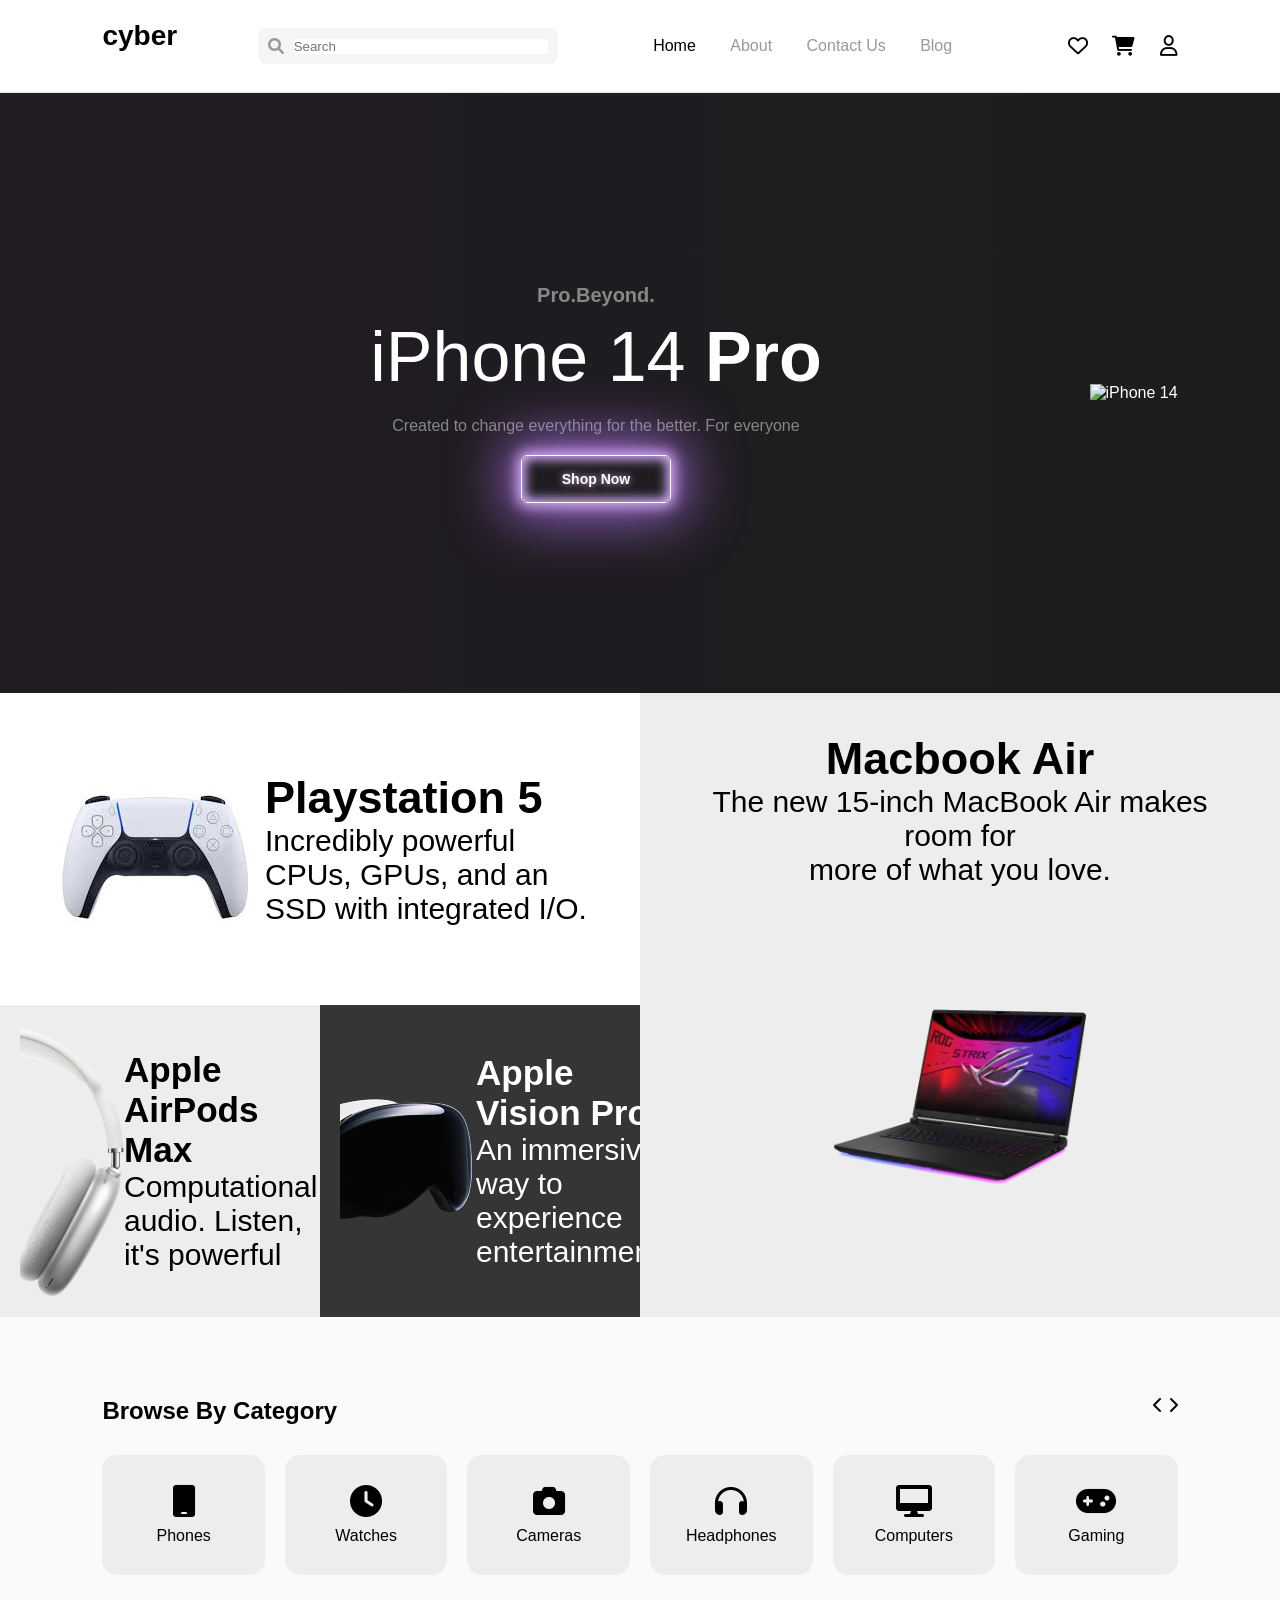
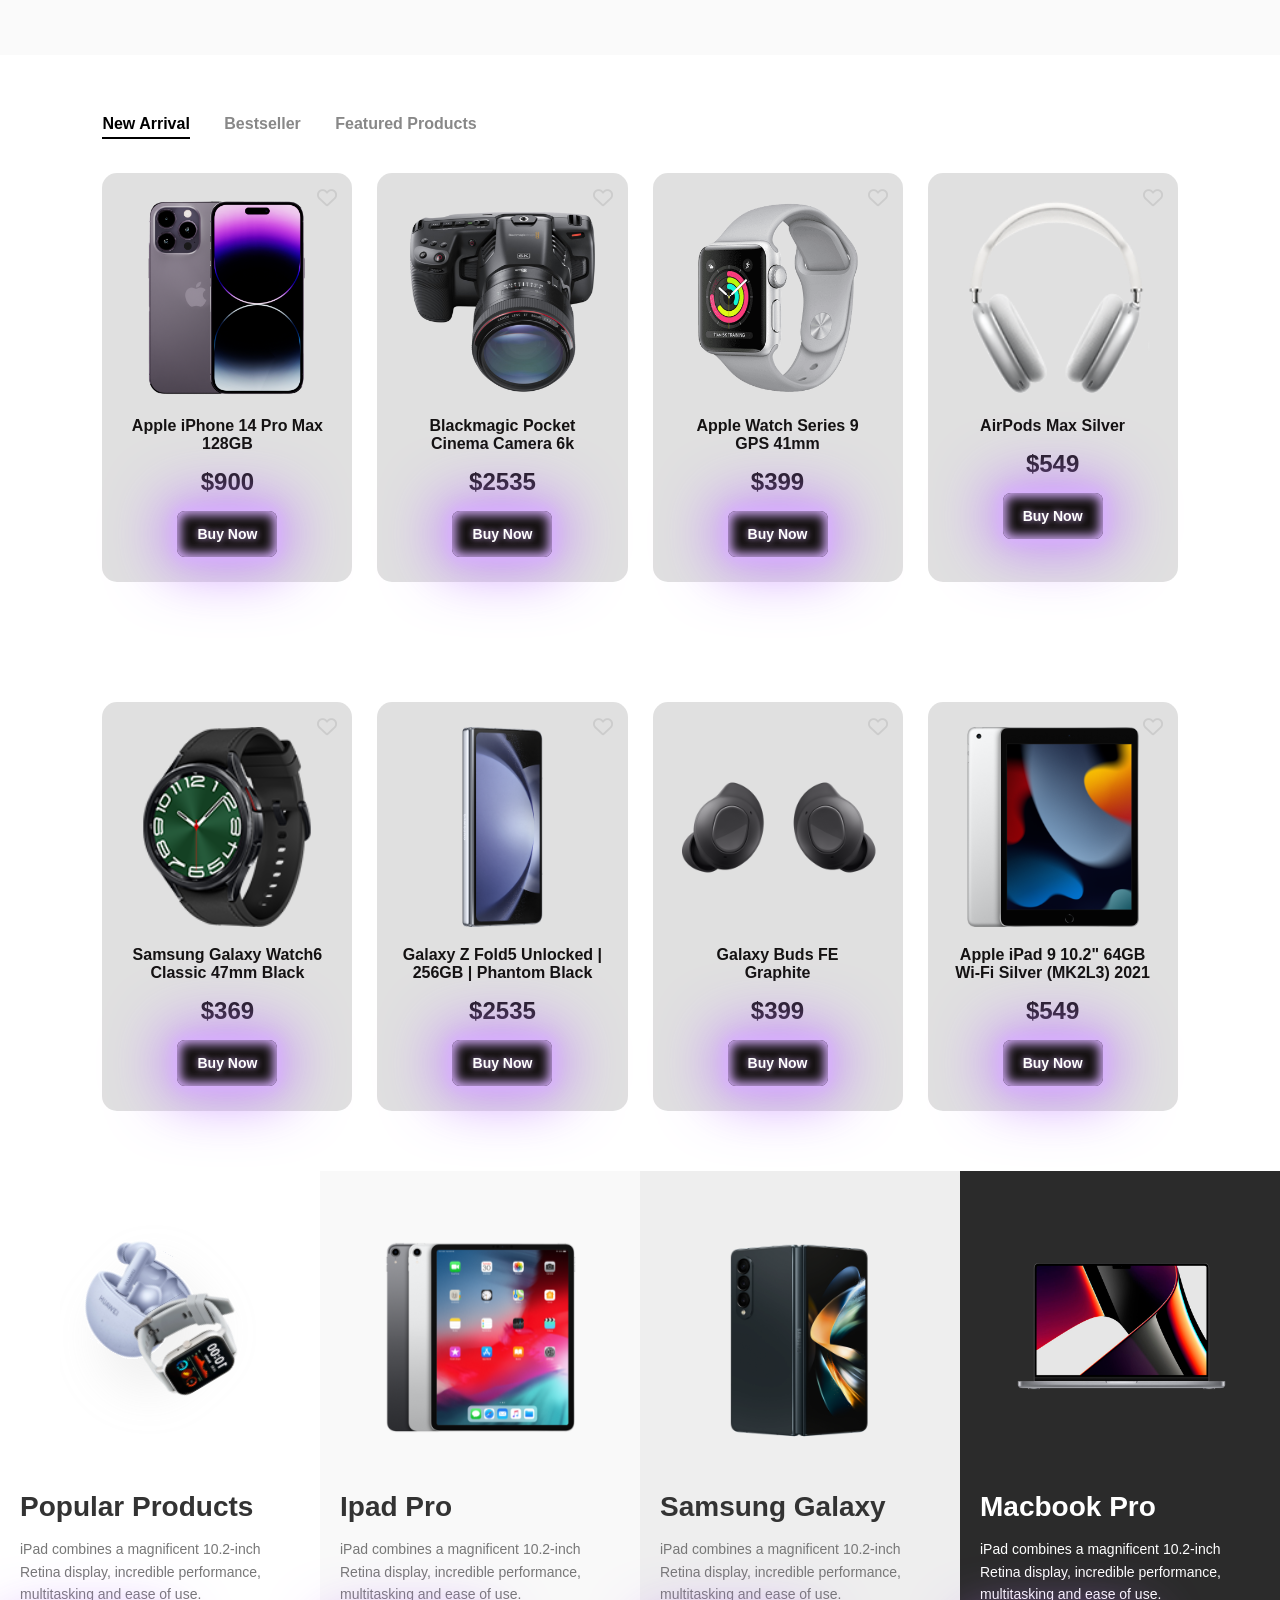
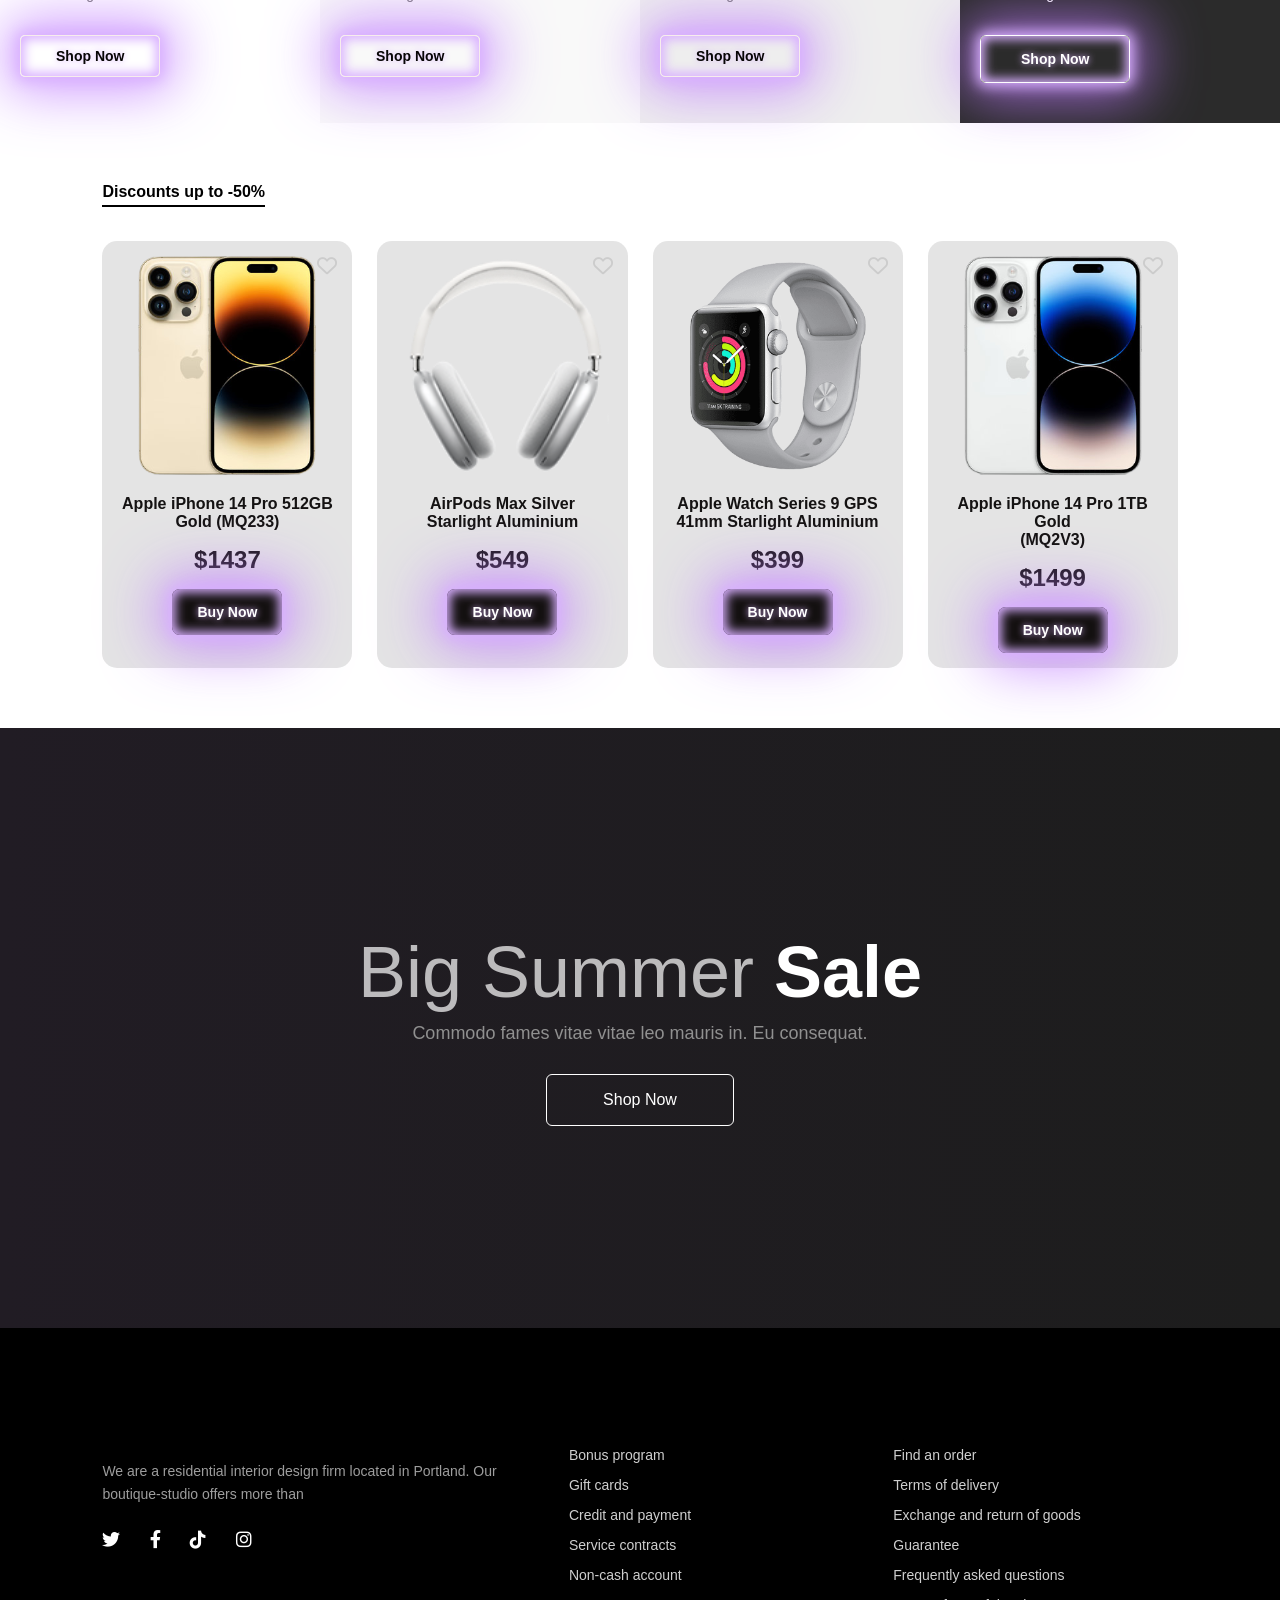
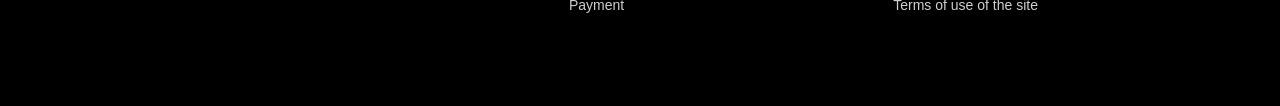
==== index.html @ 22416d0a "1" ====
<!DOCTYPE html>
<html lang="uz">

<head>
    <meta charset="UTF-8">
    <meta name="viewport" content="width=device-width, initial-scale=1.0">
    <title>Cyber Store - Landing Page</title>
    <link rel="stylesheet" href="stayle.css">
    <link rel="stylesheet" href="https://cdnjs.cloudflare.com/ajax/libs/font-awesome/6.0.0/css/all.min.css">
</head>

<body>
    <header class="header1">
        <div class="logo">cyber</div>
        <div class="search-box">
            <i class="fa fa-search"></i>
            <input type="text" placeholder="Search">
        </div>
        <nav class="nav-links">
            <a href="#" class="active">Home</a>
            <a href="#">About</a>
            <a href="#">Contact Us</a>
            <a href="#">Blog</a>
        </nav>
        <div class="header-icons">
            <i class="fa-regular fa-heart"></i>
            <i class="fa-solid fa-cart-shopping"></i>
            <i class="fa-regular fa-user"></i>
        </div>
    </header>

    <section class="hero">
        <div class="hero-text">
            <h3>Pro.Beyond.</h3>
            <h1>iPhone 14 <span>Pro</span></h1>
            <p>Created to change everything for the better. For everyone</p>
            <button class="btn-light">Shop Now</button>
        </div>
        <div class="hero-img">
            <img src="./img/Iphone Image (1).svg" alt="iPhone 14">
        </div>
    </section>
    <div class="orqa">
        <section class="banner-grid">
            <div class="banner-item ps5">
                <img src="./img/images (1).jpg" alt="PS5">
                <div class="text">
                    <h2>Playstation 5</h2>
                    <p>Incredibly powerful CPUs, GPUs, and an SSD with integrated I/O.</p>
                </div>
            </div>
            <div class="banner-item airpods">
                <img src="./img/hero__gnfk5g59t0qe_xlarge_2x 1 (1).svg" alt="Airpods">
                <div class="text">
                    <h3>Apple AirPods <strong>Max</strong></h3>
                    <p>Computational audio. Listen, it's powerful</p>
                </div>
            </div>
            <div class="banner-item vision">
                <img src="./img/image 36 (1).png" alt="Vision Pro">
                <div class="text">
                    <h3>Apple Vision <strong>Pro</strong></h3>
                    <p>An immersive way to experience entertainment</p>
                </div>
            </div>
            <div class="banner-item macbook">
                <div class="text">
                    <h2>Macbook <strong>Air</strong></h2>
                    <p>The new 15-inch MacBook Air makes room for
                        <br>
                        more of what you love.
                    </p>
                </div>
                <img src="./img/175990592834TGrC2p2CWR.webp" alt="Macbook" class="m">
            </div>
        </section>

        <section class="categories">
            <div class="sec-title">
                <h2>Browse By Category</h2>
                <div class="arrows">
                    <i class="fa fa-chevron-left"></i>
                    <i class="fa fa-chevron-right"></i>
                </div>
            </div>
            <div class="cat-list">
                <div class="cat-card"><i class="fa fa-mobile"></i>
                    <p>Phones</p>
                </div>
                <div class="cat-card"><i class="fa fa-clock"></i>
                    <p>Watches</p>
                </div>
                <div class="cat-card"><i class="fa fa-camera"></i>
                    <p>Cameras</p>
                </div>
                <div class="cat-card"><i class="fa fa-headphones"></i>
                    <p>Headphones</p>
                </div>
                <div class="cat-card"><i class="fa fa-desktop"></i>
                    <p>Computers</p>
                </div>
                <div class="cat-card"><i class="fa fa-gamepad"></i>
                    <p>Gaming</p>
                </div>
            </div>
        </section>

        <section class="products">
            <div class="tabs">
                <span class="active">New Arrival</span>
                <span>Bestseller</span>
                <span>Featured Products</span>
            </div>
            <div class="prod-grid">
                <div class="prod-card">
                    <i class="fa-regular fa-heart like"></i>
                    <img src="./img/Iphone 14 pro 1.svg" alt="iPhone">
                    <h4>Apple iPhone 14 Pro Max 128GB</h4>
                    <p class="price">$900</p>
                    <button class="btn-buy">Buy Now</button>
                </div>
                <div class="prod-card">
                    <i class="fa-regular fa-heart like"></i>
                    <img src="./img/Iphone 14 pro 1 (1).svg" alt="iPhone">
                    <h4>Blackmagic Pocket Cinema Camera 6k</h4>
                    <p class="price">$2535</p>
                    <button class="btn-buy">Buy Now</button>
                </div>
                <div class="prod-card">
                    <i class="fa-regular fa-heart like"></i>
                    <img src="./img/Iphone 14 pro 1 (2).svg" alt="iPhone">
                    <h4>Apple Watch Series 9 GPS 41mm</h4>
                    <p class="price">$399</p>
                    <button class="btn-buy">Buy Now</button>
                </div>
                <div class="prod-card">
                    <i class="fa-regular fa-heart like"></i>
                    <img src="./img/Iphone 14 pro 1 (3).svg" alt="iPhone">
                    <h4>AirPods Max Silver</h4>
                    <p class="price">$549</p>
                    <button class="btn-buy">Buy Now</button>
                </div>

            </div>
        </section>
        <section class="products">
            <div class="prod-grid">
                <div class="prod-card">
                    <i class="fa-regular fa-heart like"></i>
                    <img src="./img/Iphone 14 pro 1 (4).svg" alt="iPhone">
                    <h4>Samsung Galaxy Watch6 Classic 47mm Black</h4>
                    <p class="price">$369</p>
                    <button class="btn-buy">Buy Now</button>
                </div>
                <div class="prod-card">
                    <i class="fa-regular fa-heart like"></i>
                    <img src="./img/Iphone 14 pro 1 (5).svg" alt="iPhone">
                    <h4>Galaxy Z Fold5 Unlocked | 256GB | Phantom Black</h4>
                    <p class="price">$2535</p>
                    <button class="btn-buy">Buy Now</button>
                </div>
                <div class="prod-card">
                    <i class="fa-regular fa-heart like"></i>
                    <img src="./img/Iphone 14 pro 1 (6).svg" alt="iPhone">
                    <h4>Galaxy Buds FE
                        <br>
                        Graphite
                    </h4>
                    <p class="price">$399</p>
                    <button class="btn-buy">Buy Now</button>
                </div>
                <div class="prod-card">
                    <i class="fa-regular fa-heart like"></i>
                    <img src="./img/Iphone 14 pro 1 (7).svg" alt="iPhone">
                    <h4>Apple iPad 9 10.2" 64GB Wi-Fi Silver (MK2L3) 2021</h4>
                    <p class="price">$549</p>
                    <button class="btn-buy">Buy Now</button>
                </div>
            </div>
        </section>
    </div>
    <div class="product-container">
        <div class="product-card white">
            <img src="./img/Group 1.svg" alt="Popular Products">
            <h2>Popular Products</h2>
            <p>iPad combines a magnificent 10.2-inch Retina display, incredible performance, multitasking and ease of
                use.</p>
            <button class="btn-dark">Shop Now</button>
        </div>

        <div class="product-card light-grey">
            <img src="./img/image 64.svg" alt="Ipad Pro">
            <h2>Ipad Pro</h2>
            <p>iPad combines a magnificent 10.2-inch Retina display, incredible performance, multitasking and ease of
                use.</p>
            <button class="btn-dark">Shop Now</button>
        </div>

        <div class="product-card grey">
            <img src="./img/image 41.svg" alt="Samsung Galaxy">
            <h2>Samsung Galaxy</h2>
            <p>iPad combines a magnificent 10.2-inch Retina display, incredible performance, multitasking and ease of
                use.</p>
            <button class="btn-dark">Shop Now</button>
        </div>

        <div class="product-card dark">
            <img src="./img/Macbook 1.svg" alt="Macbook Pro">
            <h2 class="text-white">Macbook Pro</h2>
            <p class="text-white">iPad combines a magnificent 10.2-inch Retina display, incredible performance,
                multitasking and ease of use.</p>
            <button class="btn-light">Shop Now</button>
        </div>
    </div>
    <section class="products">
        <div class="tabs">
            <span class="active">Discounts up to -50%</span>
        </div>
        <div class="prod-grid">
            <div class="prod-card2">
                <i class="fa-regular fa-heart like"></i>
                <img src="./img/Iphone 14 pro 1 (8).svg" alt="iPhone">
                <h4>Apple iPhone 14 Pro 512GB
                    <br>
                    Gold (MQ233)
                </h4>
                <p class="price">$1437</p>
                <button class="btn-buy">Buy Now</button>
            </div>
            <div class="prod-card2">
                <i class="fa-regular fa-heart like"></i>
                <img src="./img/Iphone 14 pro 1 (9).svg" alt="iPhone">
                <h4>AirPods Max Silver
                    <br>
                    Starlight Aluminium
                </h4>
                <p class="price">$549</p>
                <button class="btn-buy">Buy Now</button>
            </div>
            <div class="prod-card2">
                <i class="fa-regular fa-heart like"></i>
                <img src="./img/Iphone 14 pro 1 (2).svg" alt="iPhone">
                <h4>Apple Watch Series 9 GPS
                    <br>
                    41mm Starlight Aluminium
                </h4>
                <p class="price">$399</p>
                <button class="btn-buy">Buy Now</button>
            </div>
            <div class="prod-card2">
                <i class="fa-regular fa-heart like"></i>
                <img src="./img/Iphone 14 pro 1 (11).svg" alt="iPhone">
                <h4>Apple iPhone 14 Pro 1TB Gold
                    <br>
                    (MQ2V3)
                </h4>
                <p class="price">$1499</p>
                <button class="btn-buy">Buy Now</button>
            </div>

        </div>
    </section>

    <section class="hero">
        <div class="hero-content">
            <h1>Big Summer <span>Sale</span></h1>
            <p>Commodo fames vitae vitae leo mauris in. Eu consequat.</p>
            <a href="#" class="btn-shop">Shop Now</a>
        </div>
    </section>

    <footer>
        <div class="footer-container">
            <div class="footer-section brand">
                <h2 class="logo">cyber</h2>
                <p>We are a residential interior design firm located in Portland. Our boutique-studio offers more than</p>
                <div class="social-icons">
                    <a href="#"><i class="fab fa-twitter"></i></a>
                    <a href="#"><i class="fab fa-facebook-f"></i></a>
                    <a href="#"><i class="fab fa-tiktok"></i></a>
                    <a href="#"><i class="fab fa-instagram"></i></a>
                </div>
            </div>

            <div class="footer-section">
                <h3>Services</h3>
                <ul>
                    <li><a href="#">Bonus program</a></li>
                    <li><a href="#">Gift cards</a></li>
                    <li><a href="#">Credit and payment</a></li>
                    <li><a href="#">Service contracts</a></li>
                    <li><a href="#">Non-cash account</a></li>
                    <li><a href="#">Payment</a></li>
                </ul>
            </div>

            <div class="footer-section">
                <h3>Assistance to the buyer</h3>
                <ul>
                    <li><a href="#">Find an order</a></li>
                    <li><a href="#">Terms of delivery</a></li>
                    <li><a href="#">Exchange and return of goods</a></li>
                    <li><a href="#">Guarantee</a></li>
                    <li><a href="#">Frequently asked questions</a></li>
                    <li><a href="#">Terms of use of the site</a></li>
                </ul>
            </div>
        </div>
    </footer>
</body>

</html>
---- stayle.css ----
* {
    margin: 0;
    padding: 0;
    box-sizing: border-box;
    font-family: 'Inter', sans-serif;
}


.header1 {
    display: flex;
    justify-content: space-between;
    align-items: center;
    padding: 20px 8%;
    border-bottom: 1px solid #e5e5e5;
}

.logo {
    font-size: 24px;
    font-weight: bold;
}

.search-box {
    background: #f5f5f5;
    padding: 10px;
    border-radius: 8px;
    display: flex;
    align-items: center;
    width: 300px;
}

.search-box i {
    color: #999;
    margin-right: 10px;
}

.search-box input {
    border: none;
    width: 100%;
}

.nav-links a {
    text-decoration: none;
    color: #999;
    margin: 0 15px;
    font-weight: 500;
}

.nav-links a.active {
    color: #000;
}

.header-icons i {
    margin-left: 20px;
    font-size: 20px;
}


.hero {
    background: #211c24;
    color: white;
    display: flex;
    align-items: center;
    padding: 0 8%;
    height: 600px;

}

.hero-text {
    flex: 1;
}

.hero-text h3 {
    color: #888;
    font-size: 20px;
    margin-bottom: 10px;
}

.hero-text h1 {
    font-size: 70px;
    font-weight: 200;
}

.hero-text h1 span {
    font-weight: bold;
}

.hero-text p {
    color: #888;
    margin: 20px 0;
}

.btn-light {
    padding: 15px 40px;
    border: 1px solid white;
    background: transparent;
    color: white;
    border-radius: 6px;
}


.banner-grid {
    display: grid;
    grid-template-columns: 1fr 1fr 1fr 1fr;
    grid-template-rows: 1fr 1fr;
}

.ps5 {
    grid-column: 1/3;
    background: #fff;
    display: flex;
    align-items: center;
    padding: 40px;
}

.macbook {
    grid-column: 3/5;
    grid-row: 1/3;
    background: #ededed;
    text-align: center;
    padding: 40px;
}

.airpods {
    background: #ededed;
    padding: 20px;
    display: flex;
    align-items: center;
}

.vision {
    background: #353535;
    color: white;
    padding: 20px;
    display: flex;
    align-items: center;
}

.banner-item img {
    max-width: 50%;
}


.categories {
    padding: 80px 8%;
    background: #fafafa;
}

.sec-title {
    display: flex;
    justify-content: space-between;
    margin-bottom: 30px;
}

.cat-list {
    display: grid;
    grid-template-columns: repeat(6, 1fr);
    gap: 20px;
}

.cat-card {
    background: #ededed;
    padding: 30px 10px;
    border-radius: 15px;
    text-align: center;
    transition: 0.3s;
}

.cat-card:hover {
    background: #000;
    color: white;
}

.cat-card i {
    font-size: 32px;
    margin-bottom: 10px;
    display: block;
}


.products {
    padding: 60px 8%;
}

.tabs {
    margin-bottom: 40px;
}

.tabs span {
    margin-right: 30px;
    color: #888;
    font-weight: 600;
}

.tabs span.active {
    color: #000;
    border-bottom: 2px solid #000;
    padding-bottom: 5px;
}

.prod-grid {
    display: grid;
    grid-template-columns: repeat(4, 1fr);
    gap: 25px;
}

.prod-card {
    background: #7c7c7c3d;
    color: #141212;
    padding: 25px;
    border-radius: 15px;
    text-align: center;
    position: relative;
    transition: all 0.4;

}


.prod-card:hover {
    transform: scale(1.1);
}

.prod-card img {
    width: 100%;
    margin-bottom: 15px;
}

.like {
    position: absolute;
    top: 15px;
    right: 15px;
    font-size: 20px;
    color: #ccc;
}

.price {
    font-size: 24px;
    font-weight: bold;
    margin: 15px 0;
}

.btn-buy {
    background: #131010;
    color: white;
    width: 50%;
    padding: 15px;
    border: none;
    border-radius: 8px;
}

button {
    --glow-color: rgb(217, 176, 255);
    --glow-spread-color: rgba(191, 123, 255, 0.781);
    --enhanced-glow-color: rgb(231, 206, 255);
    --btn-color: rgb(100, 61, 136);
    border: .25em solid var(--glow-color);
    padding: 1em 3em;
    color: var(--glow-color);
    font-size: 15px;
    font-weight: bold;
    background-color: var(--btn-color);
    border-radius: 1em;
    outline: none;
    box-shadow: 0 0 1em .25em var(--glow-color),
        0 0 4em 1em var(--glow-spread-color),
        inset 0 0 .75em .25em var(--glow-color);
    text-shadow: 0 0 .5em var(--glow-color);
    position: relative;
    transition: all 0.3s;
}



button:hover {
    color: var(--btn-color);
    background-color: var(--glow-color);
    box-shadow: 0 0 1em .25em var(--glow-color),
        0 0 4em 2em var(--glow-spread-color),
        inset 0 0 .75em .25em var(--glow-color);
}

button:active {
    box-shadow: 0 0 0.6em .25em var(--glow-color),
        0 0 2.5em 2em var(--glow-spread-color),
        inset 0 0 .5em .25em var(--glow-color);
}

.m {
    position: relative;
    top: 70px;

}

.text {
    font-size: 30px;
}

.product-container {
    display: flex;
    flex-wrap: wrap;
    width: 100%;
}

.product-card {
    flex: 1;
    min-width: 250px;
    padding: 40px 20px;
    text-align: left;
    display: flex;
    flex-direction: column;
    align-items: flex-start;
    min-height: 500px;
}

.product-card img {
    max-width: 100%;
    height: 250px;
    object-fit: contain;
    margin-bottom: 30px;
    align-self: center;
}

.product-card h2 {
    font-size: 28px;
    margin-bottom: 15px;
    color: #333;
}

.product-card p {
    font-size: 14px;
    color: #777;
    line-height: 1.6;
    margin-bottom: 30px;
}


button {
    padding: 12px 35px;
    border-radius: 5px;
    cursor: pointer;
    font-weight: bold;
    font-size: 14px;
    border: 1px solid #333;
    background: transparent;
    transition: 0.3s;
}

.btn-light:hover {
    background-color: #000000;
    color: #fff9f9;
}

.btn-dark {
    border-color: #f7eded;
    color: #080606;
}

.btn-dark:hover {
    background-color: hsl(0, 0%, 0%);
    color: #d4d4d4;
}

.white {
    background-color: #ffffff;
}

.light-grey {
    background-color: #f9f9f9;
}

.grey {
    background-color: #eeeeee;
}

.dark {
    background-color: #2b2b2b;
}

.text-white {
    color: #ffffff !important;
}

.prod-card2 {
    background: #97979742;
    color: #141212;
    padding: 15px;
    border-radius: 15px;
    text-align: center;
    position: relative;
    transition: all 0.4;
}

.prod-grid2 {
    display: grid;
    grid-template-columns: repeat(4, 1fr);
    gap: 25px;
}


.prod-card2:hover {
    transform: scale(1.1);
}

.prod-card2 img {
    width: 100%;
    margin-bottom: 15px;
}


.hero {
    position: relative;
    height: 600px;
    background: linear-gradient(90deg, #211c24 0%, #1d1d1d 100%);
    display: flex;
    align-items: center;
    justify-content: center;
    text-align: center;
    overflow: hidden; 
}

.hero-content {
    z-index: 10; 
    max-width: 600px;
}

.hero-content h1 {
    font-size: 72px;
    font-weight: 200;
    color: rgba(255, 255, 255, 0.7);
    margin-bottom: 10px;
}

.hero-content h1 span {
    font-weight: 800;
    color: #fff;
}

.hero-content p {
    color: #909090;
    font-size: 18px;
    margin-bottom: 30px;
}

.btn-shop {
    display: inline-block;
    padding: 16px 56px;
    border: 1px solid #fff;
    color: #fff;
    text-decoration: none;
    border-radius: 6px;
    font-weight: 500;
    transition: 0.3s;
}

.btn-shop:hover {
    background-color: #fff;
    color: #000;
}


.device {
    position: absolute;
    pointer-events: none; 
}

.img-ipad-top {
    top: -50px;
    left: 20px;
    width: 350px;
    transform: rotate(-5deg);
}

.img-ipad-bottom {
    bottom: -60px;
    left: -20px;
    width: 400px;
}

.img-iphone {
    top: 30px;
    right: 20px;
    width: 280px;
}

.img-watch {
    bottom: 20px;
    right: 40px;
    width: 320px;
}


footer {
    padding: 80px 8%;
    background-color: #000;
}

.footer-container {
    display: grid;
    grid-template-columns: 1.5fr 1fr 1fr;
    gap: 40px;
}

.logo {
    font-size: 28px;
    font-weight: bold;
    margin-bottom: 20px;
}

.brand p {
    color: #9d9d9d;
    line-height: 1.6;
    margin-bottom: 25px;
    font-size: 14px;
}

.footer-section h3 {
    font-size: 16px;
    margin-bottom: 20px;
    font-weight: 600;
}

.footer-section ul {
    list-style: none;
}

.footer-section ul li {
    margin-bottom: 12px;
}

.footer-section ul li a {
    color: #cfcfcf;
    text-decoration: none;
    font-size: 14px;
    transition: 0.2s;
}

.footer-section ul li a:hover {
    color: #fff;
    text-decoration: underline;
}

.social-icons a {
    color: #fff;
    margin-right: 25px;
    font-size: 18px;
}


@media (max-width: 1024px) {
    .device { width: 200px; }
    .hero-content h1 { font-size: 48px; }
}

@media (max-width: 768px) {
    .footer-container { grid-template-columns: 1fr; text-align: center; }
    .device { display: none; }
}
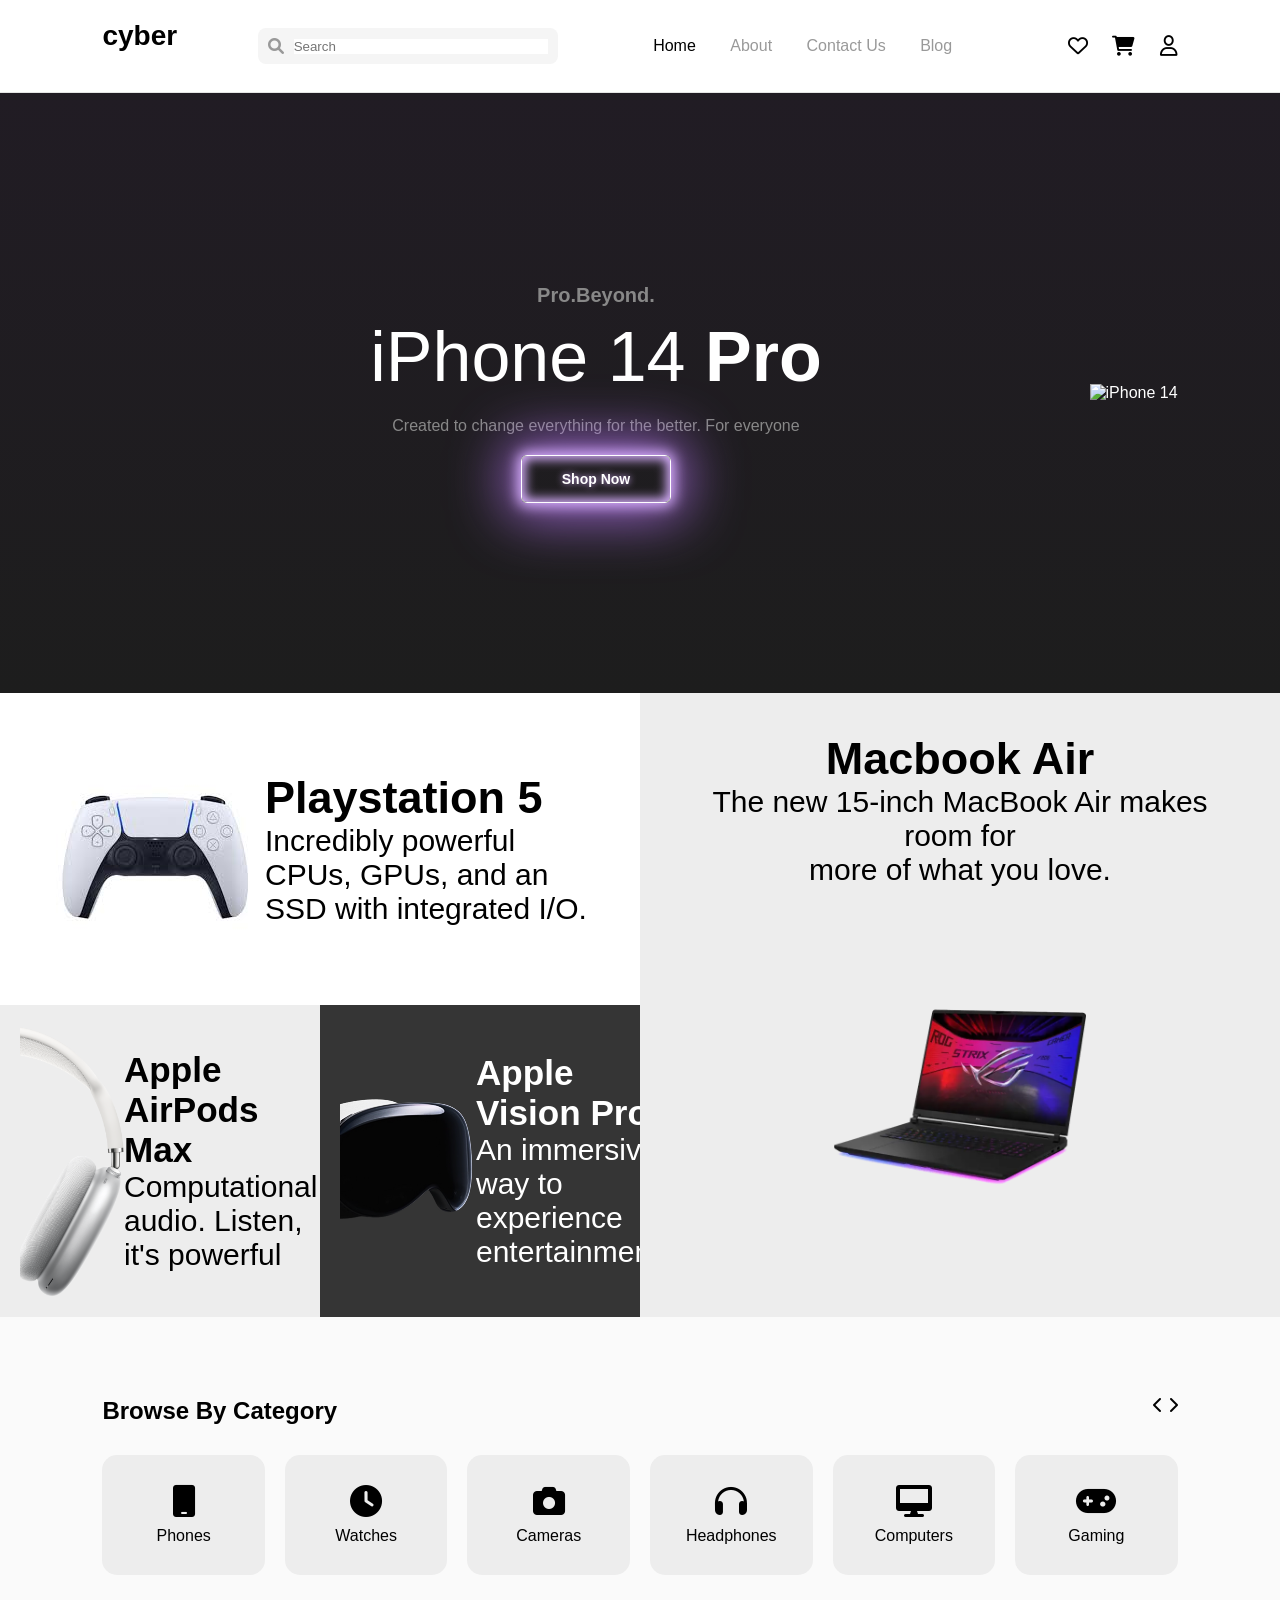
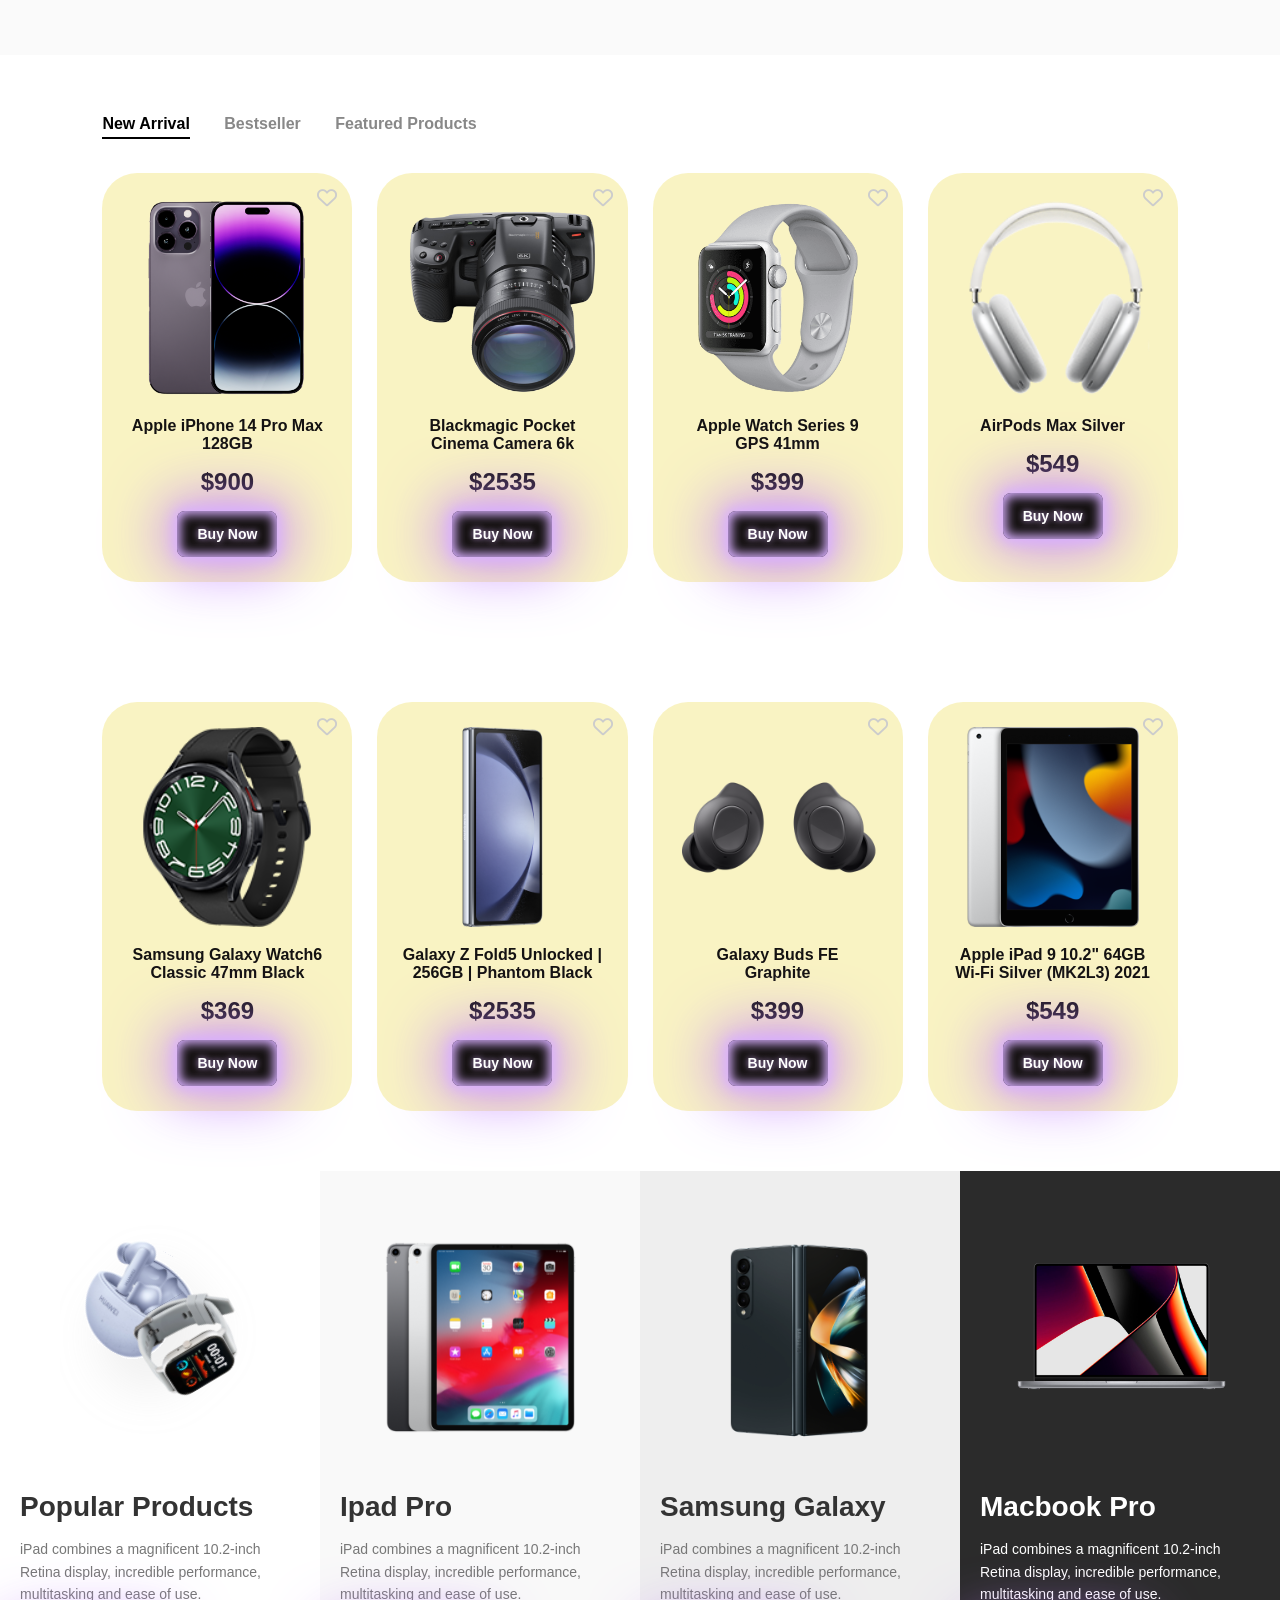
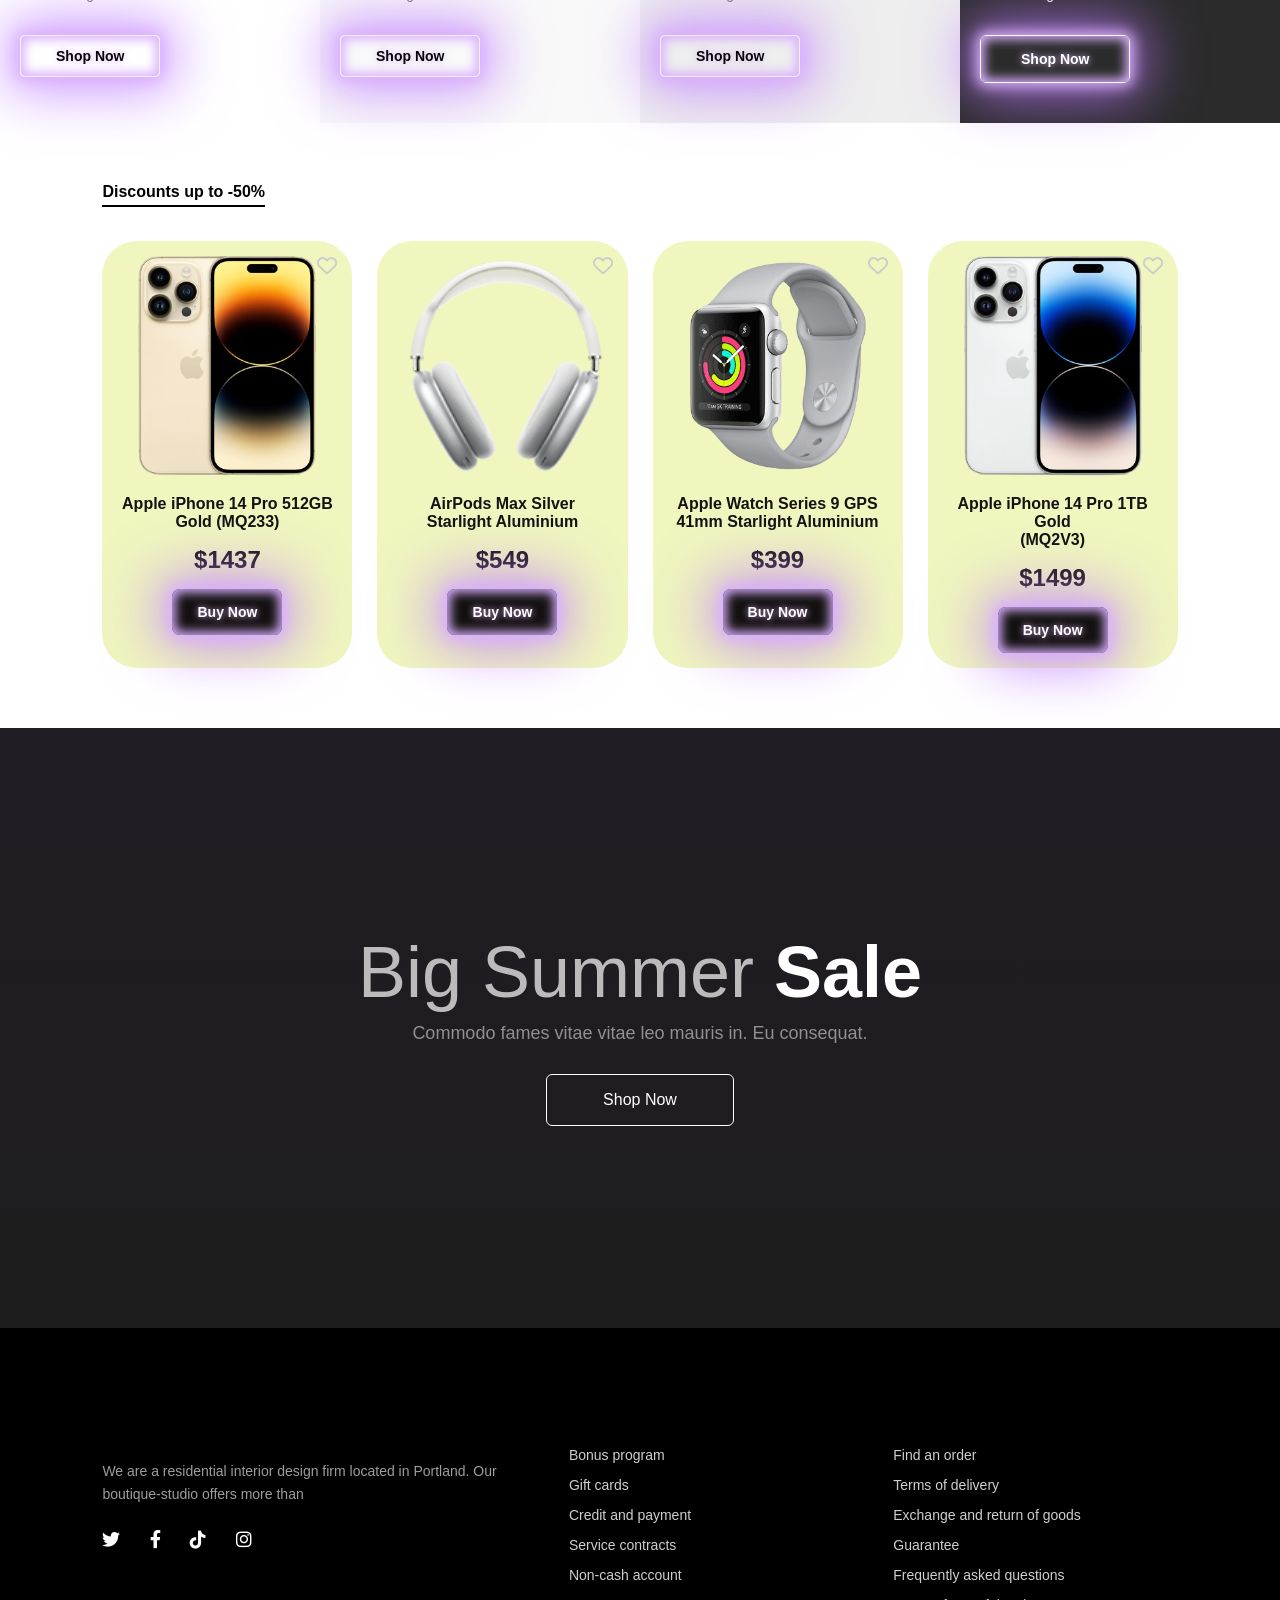
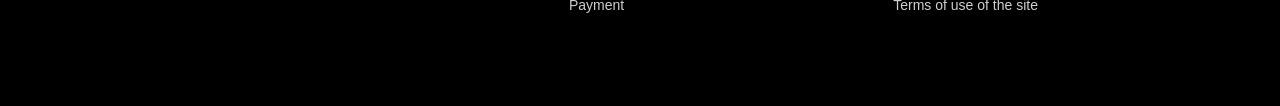
==== commit 5ff74e56: "1" ====
--- a/index.html
+++ b/index.html
@@ -5,11 +5,12 @@
     <meta charset="UTF-8">
     <meta name="viewport" content="width=device-width, initial-scale=1.0">
     <title>Cyber Store - Landing Page</title>
-    <link rel="stylesheet" href="stayle.css">
+    <link rel="stylesheet" href="style.css">
     <link rel="stylesheet" href="https://cdnjs.cloudflare.com/ajax/libs/font-awesome/6.0.0/css/all.min.css">
 </head>
 
 <body>
+    <div class="container">
     <header class="header1">
         <div class="logo">cyber</div>
         <div class="search-box">
@@ -74,7 +75,6 @@
                 <img src="./img/175990592834TGrC2p2CWR.webp" alt="Macbook" class="m">
             </div>
         </section>
-
         <section class="categories">
             <div class="sec-title">
                 <h2>Browse By Category</h2>
@@ -307,6 +307,10 @@
             </div>
         </div>
     </footer>
+</div>
+<div class="card">
+    
+</div>
 </body>
 
 </html>
--- a/style.css
+++ b/style.css
@@ -0,0 +1,571 @@
+* {
+    margin: 0;
+    padding: 0;
+    box-sizing: border-box;
+    font-family: 'Inter', sans-serif;
+}
+
+.container{
+    max-width: 1350px;
+    width: 100%;
+    margin: 0 auto;
+}
+
+.header1 {
+    display: flex;
+    justify-content: space-between;
+    align-items: center;
+    padding: 20px 8%;
+    border-bottom: 1px solid #e5e5e5;
+}
+
+.logo {
+    font-size: 24px;
+    font-weight: bold;
+}
+
+.search-box {
+    background: #f5f5f5;
+    padding: 10px;
+    border-radius: 8px;
+    display: flex;
+    align-items: center;
+    width: 300px;
+}
+
+.search-box i {
+    color: #999;
+    margin-right: 10px;
+}
+
+.search-box input {
+    border: none;
+    width: 100%;
+}
+
+.nav-links a {
+    text-decoration: none;
+    color: #999;
+    margin: 0 15px;
+    font-weight: 500;
+}
+
+.nav-links a.active {
+    color: #000;
+}
+
+.header-icons i {
+    margin-left: 20px;
+    font-size: 20px;
+}
+
+
+.hero {
+    background: #211c24;
+    color: white;
+    display: flex;
+    align-items: center;
+    padding: 0 8%;
+    height: 600px;
+
+}
+
+.hero-text {
+    flex: 1;
+}
+
+.hero-text h3 {
+    color: #888;
+    font-size: 20px;
+    margin-bottom: 10px;
+}
+
+.hero-text h1 {
+    font-size: 70px;
+    font-weight: 200;
+}
+
+.hero-text h1 span {
+    font-weight: bold;
+}
+
+.hero-text p {
+    color: #888;
+    margin: 20px 0;
+}
+
+.btn-light {
+    padding: 15px 40px;
+    border: 1px solid white;
+    background: transparent;
+    color: white;
+    border-radius: 6px;
+}
+
+
+.banner-grid {
+    display: grid;
+    grid-template-columns: 1fr 1fr 1fr 1fr;
+    grid-template-rows: 1fr 1fr;
+}
+
+.ps5 {
+    grid-column: 1/3;
+    background: #fff;
+    display: flex;
+    align-items: center;
+    padding: 40px;
+}
+
+.macbook {
+    grid-column: 3/5;
+    grid-row: 1/3;
+    background: #ededed;
+    text-align: center;
+    padding: 40px;
+}
+
+.airpods {
+    background: #ededed;
+    padding: 20px;
+    display: flex;
+    align-items: center;
+}
+
+.vision {
+    background: #353535;
+    color: white;
+    padding: 20px;
+    display: flex;
+    align-items: center;
+}
+
+.banner-item img {
+    max-width: 50%;
+}
+
+
+.categories {
+    padding: 80px 8%;
+    background: #fafafa;
+}
+
+.sec-title {
+    display: flex;
+    justify-content: space-between;
+    margin-bottom: 30px;
+}
+
+.cat-list {
+    display: grid;
+    grid-template-columns: repeat(6, 1fr);
+    gap: 20px;
+}
+
+.cat-card {
+    background: #ededed;
+    padding: 30px 10px;
+    border-radius: 15px;
+    text-align: center;
+    transition: 0.3s;
+}
+
+.cat-card:hover {
+    background: #000;
+    color: white;
+}
+
+.cat-card i {
+    font-size: 32px;
+    margin-bottom: 10px;
+    display: block;
+}
+
+
+.products {
+    padding: 60px 8%;
+}
+
+.tabs {
+    margin-bottom: 40px;
+}
+
+.tabs span {
+    margin-right: 30px;
+    color: #888;
+    font-weight: 600;
+}
+
+.tabs span.active {
+    color: #000;
+    border-bottom: 2px solid #000;
+    padding-bottom: 5px;
+}
+
+.prod-grid {
+    display: grid;
+    grid-template-columns: repeat(4, 1fr);
+    gap: 25px;
+}
+
+.prod-card {
+    background: #e4ce063d;
+    color: #141212;
+    padding: 25px;
+    border-radius: 35px;
+    text-align: center;
+    position: relative;
+    transition: all 0.5s;
+
+}
+
+.prod-card:hover {
+    transform: scale(1.1);
+}
+
+.prod-card img {
+    width: 100%;
+    margin-bottom: 15px;
+}
+
+.like {
+    position: absolute;
+    top: 15px;
+    right: 15px;
+    font-size: 20px;
+    color: #ccc;
+}
+
+.price {
+    font-size: 24px;
+    font-weight: bold;
+    margin: 15px 0;
+}
+
+.btn-buy {
+    background: #131010;
+    color: white;
+    width: 50%;
+    padding: 15px;
+    border: none;
+    border-radius: 8px;
+}
+
+button {
+    --glow-color: rgb(217, 176, 255);
+    --glow-spread-color: rgba(191, 123, 255, 0.781);
+    --enhanced-glow-color: rgb(231, 206, 255);
+    --btn-color: rgb(100, 61, 136);
+    border: .25em solid var(--glow-color);
+    padding: 1em 3em;
+    color: var(--glow-color);
+    font-size: 15px;
+    font-weight: bold;
+    background-color: var(--btn-color);
+    border-radius: 1em;
+    outline: none;
+    box-shadow: 0 0 1em .25em var(--glow-color),
+        0 0 4em 1em var(--glow-spread-color),
+        inset 0 0 .75em .25em var(--glow-color);
+    text-shadow: 0 0 .5em var(--glow-color);
+    position: relative;
+    transition: all 0.3s;
+}
+
+
+
+button:hover {
+    color: var(--btn-color);
+    background-color: var(--glow-color);
+    box-shadow: 0 0 1em .25em var(--glow-color),
+        0 0 4em 2em var(--glow-spread-color),
+        inset 0 0 .75em .25em var(--glow-color);
+}
+
+button:active {
+    box-shadow: 0 0 0.6em .25em var(--glow-color),
+        0 0 2.5em 2em var(--glow-spread-color),
+        inset 0 0 .5em .25em var(--glow-color);
+}
+
+.m {
+    position: relative;
+    top: 70px;
+
+}
+
+.text {
+    font-size: 30px;
+}
+
+.product-container {
+    display: flex;
+    flex-wrap: wrap;
+    width: 100%;
+}
+
+.product-card {
+    flex: 1;
+    min-width: 250px;
+    padding: 40px 20px;
+    text-align: left;
+    display: flex;
+    flex-direction: column;
+    align-items: flex-start;
+    min-height: 500px;
+}
+
+.product-card img {
+    max-width: 100%;
+    height: 250px;
+    object-fit: contain;
+    margin-bottom: 30px;
+    align-self: center;
+}
+
+.product-card h2 {
+    font-size: 28px;
+    margin-bottom: 15px;
+    color: #333;
+}
+
+.product-card p {
+    font-size: 14px;
+    color: #777;
+    line-height: 1.6;
+    margin-bottom: 30px;
+}
+
+
+button {
+    padding: 12px 35px;
+    border-radius: 5px;
+    cursor: pointer;
+    font-weight: bold;
+    font-size: 14px;
+    border: 1px solid #333;
+    background: transparent;
+    transition: 0.5s;
+}
+
+.btn-light:hover {
+    background-color: #000000;
+    color: #fff9f9;
+}
+
+.btn-dark {
+    border-color: #f7eded;
+    color: #080606;
+}
+
+.btn-dark:hover {
+    background-color: hsl(0, 0%, 0%);
+    color: #d4d4d4;
+}
+
+.white {
+    background-color: #ffffff;
+}
+
+.light-grey {
+    background-color: #f9f9f9;
+}
+
+.grey {
+    background-color: #eeeeee;
+}
+
+.dark {
+    background-color: #2b2b2b;
+}
+
+.text-white {
+    color: #ffffff !important;
+}
+
+.prod-card2 {
+    background: #c4da0642;
+    color: #141212;
+    padding: 15px;
+    border-radius: 35px;
+    text-align: center;
+    position: relative;
+    transition: all 0.5s;
+}
+
+.prod-grid2 {
+    display: grid;
+    grid-template-columns: repeat(4, 1fr);
+    gap: 25px;
+}
+
+
+.prod-card2:hover {
+    transform: scale(1.1);
+}
+
+.prod-card2 img {
+    width: 100%;
+    margin-bottom: 15px;
+}
+
+
+.hero {
+    position: relative;
+    height: 600px;
+    background: linear-gradient( #211c24 0%, #1d1d1d 100%);
+    display: flex;
+    align-items: center;
+    justify-content: center;
+    text-align: center;
+    overflow: hidden;
+}
+
+.hero-content {
+    z-index: 10;
+    max-width: 600px;
+}
+
+.hero-content h1 {
+    font-size: 72px;
+    font-weight: 200;
+    color: rgba(255, 255, 255, 0.7);
+    margin-bottom: 10px;
+}
+
+.hero-content h1 span {
+    font-weight: 800;
+    color: #fff;
+}
+
+.hero-content p {
+    color: #909090;
+    font-size: 18px;
+    margin-bottom: 30px;
+}
+
+.btn-shop {
+    display: inline-block;
+    padding: 16px 56px;
+    border: 1px solid #fff;
+    color: #fff;
+    text-decoration: none;
+    border-radius: 6px;
+    font-weight: 500;
+    transition: 0.3s;
+}
+
+.btn-shop:hover {
+    background-color: #fff;
+    color: #000;
+}
+
+
+.device {
+    position: absolute;
+    pointer-events: none;
+}
+
+.img-ipad-top {
+    top: -50px;
+    left: 20px;
+    width: 350px;
+    transform: rotate(-5deg);
+}
+
+.img-ipad-bottom {
+    bottom: -60px;
+    left: -20px;
+    width: 400px;
+}
+
+.img-iphone {
+    top: 30px;
+    right: 20px;
+    width: 280px;
+}
+
+.img-watch {
+    bottom: 20px;
+    right: 40px;
+    width: 320px;
+}
+
+
+footer {
+    padding: 80px 8%;
+    background-color: #000;
+}
+
+.footer-container {
+    display: grid;
+    grid-template-columns: 1.5fr 1fr 1fr;
+    gap: 40px;
+}
+
+.logo {
+    font-size: 28px;
+    font-weight: bold;
+    margin-bottom: 20px;
+}
+
+.brand p {
+    color: #9d9d9d;
+    line-height: 1.6;
+    margin-bottom: 25px;
+    font-size: 14px;
+}
+
+.footer-section h3 {
+    font-size: 16px;
+    margin-bottom: 20px;
+    font-weight: 600;
+}
+
+.footer-section ul {
+    list-style: none;
+}
+
+.footer-section ul li {
+    margin-bottom: 12px;
+}
+
+.footer-section ul li a {
+    color: #cfcfcf;
+    text-decoration: none;
+    font-size: 14px;
+    transition: 0.2s;
+}
+
+.footer-section ul li a:hover {
+    color: #fff;
+    
+}
+
+.social-icons a {
+    color: #fff;
+    margin-right: 25px;
+    font-size: 18px;
+}
+
+
+@media (max-width: 1024px) {
+    .device {
+        width: 200px;
+    }
+
+    .hero-content h1 {
+        font-size: 48px;
+    }
+}
+
+@media (max-width: 768px) {
+    .footer-container {
+        grid-template-columns: 1fr;
+        text-align: center;
+    }
+
+    .device {
+        display: none;
+    }
+}
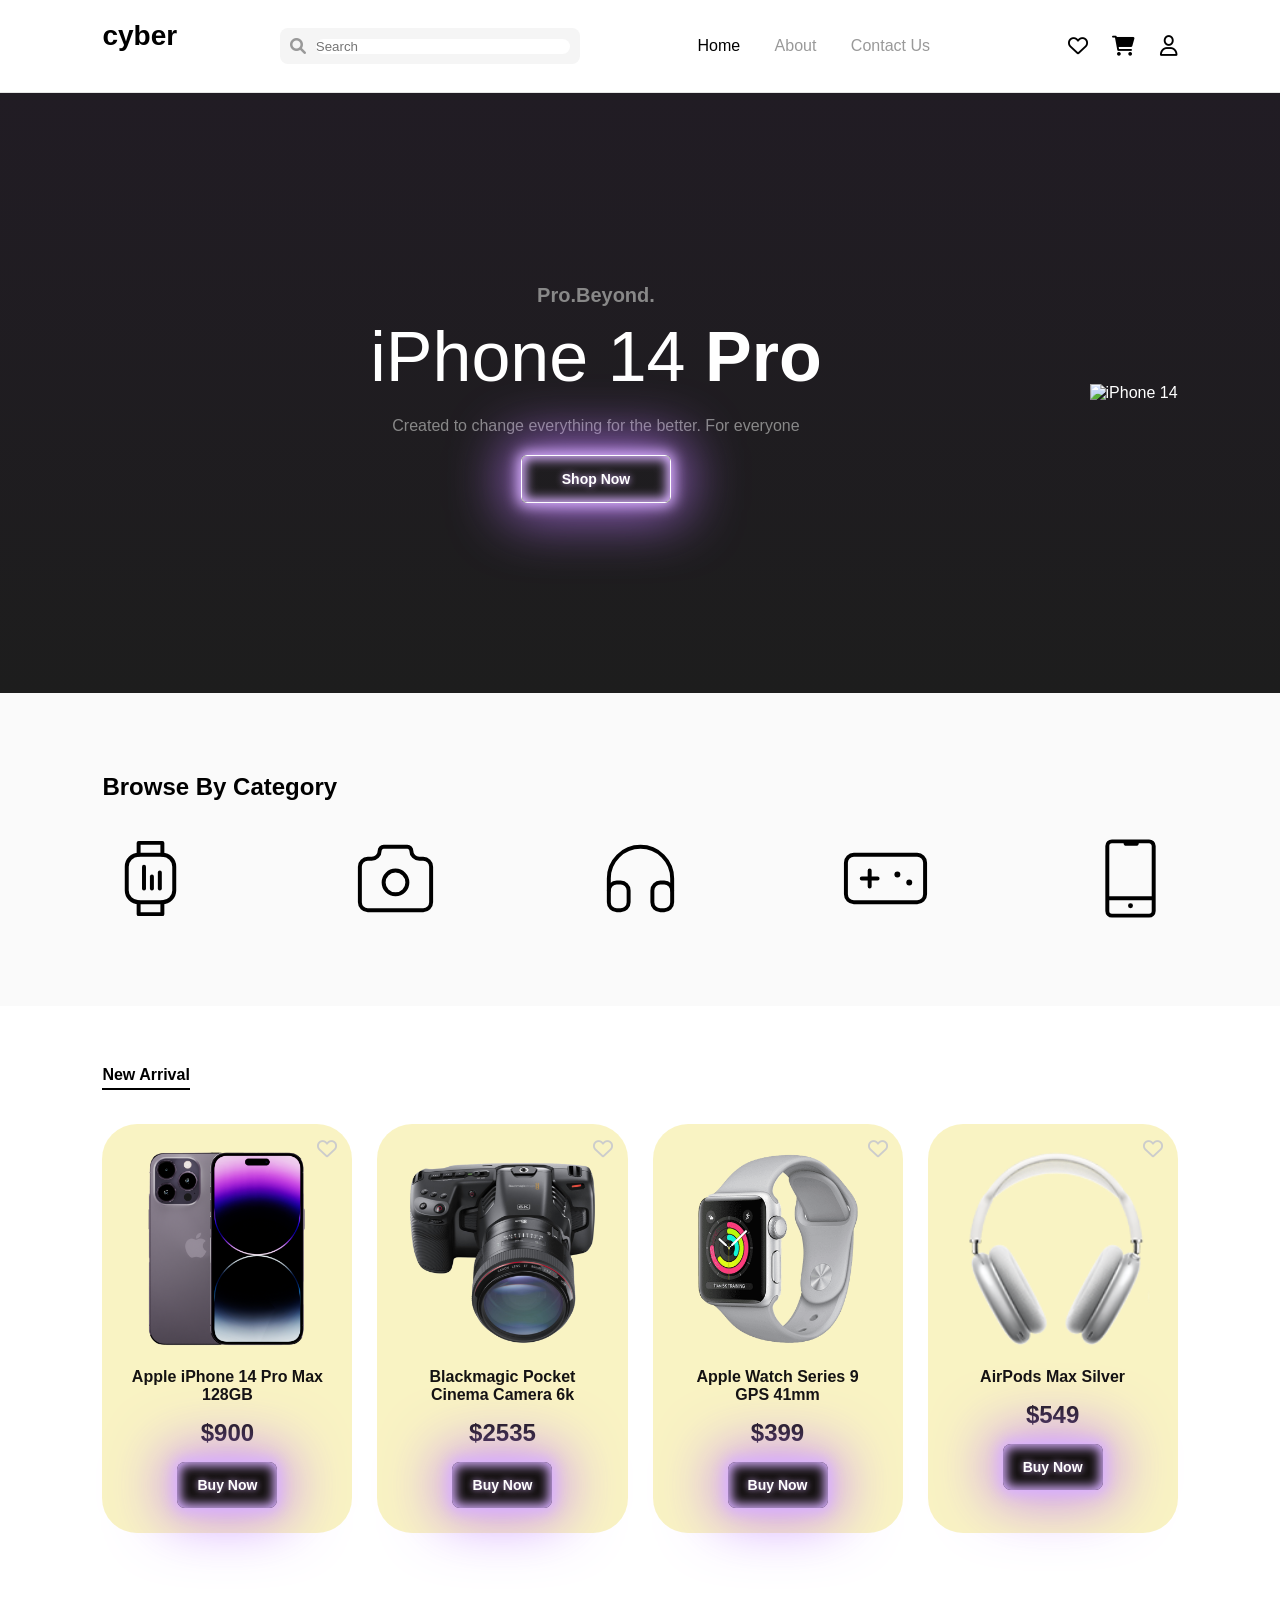
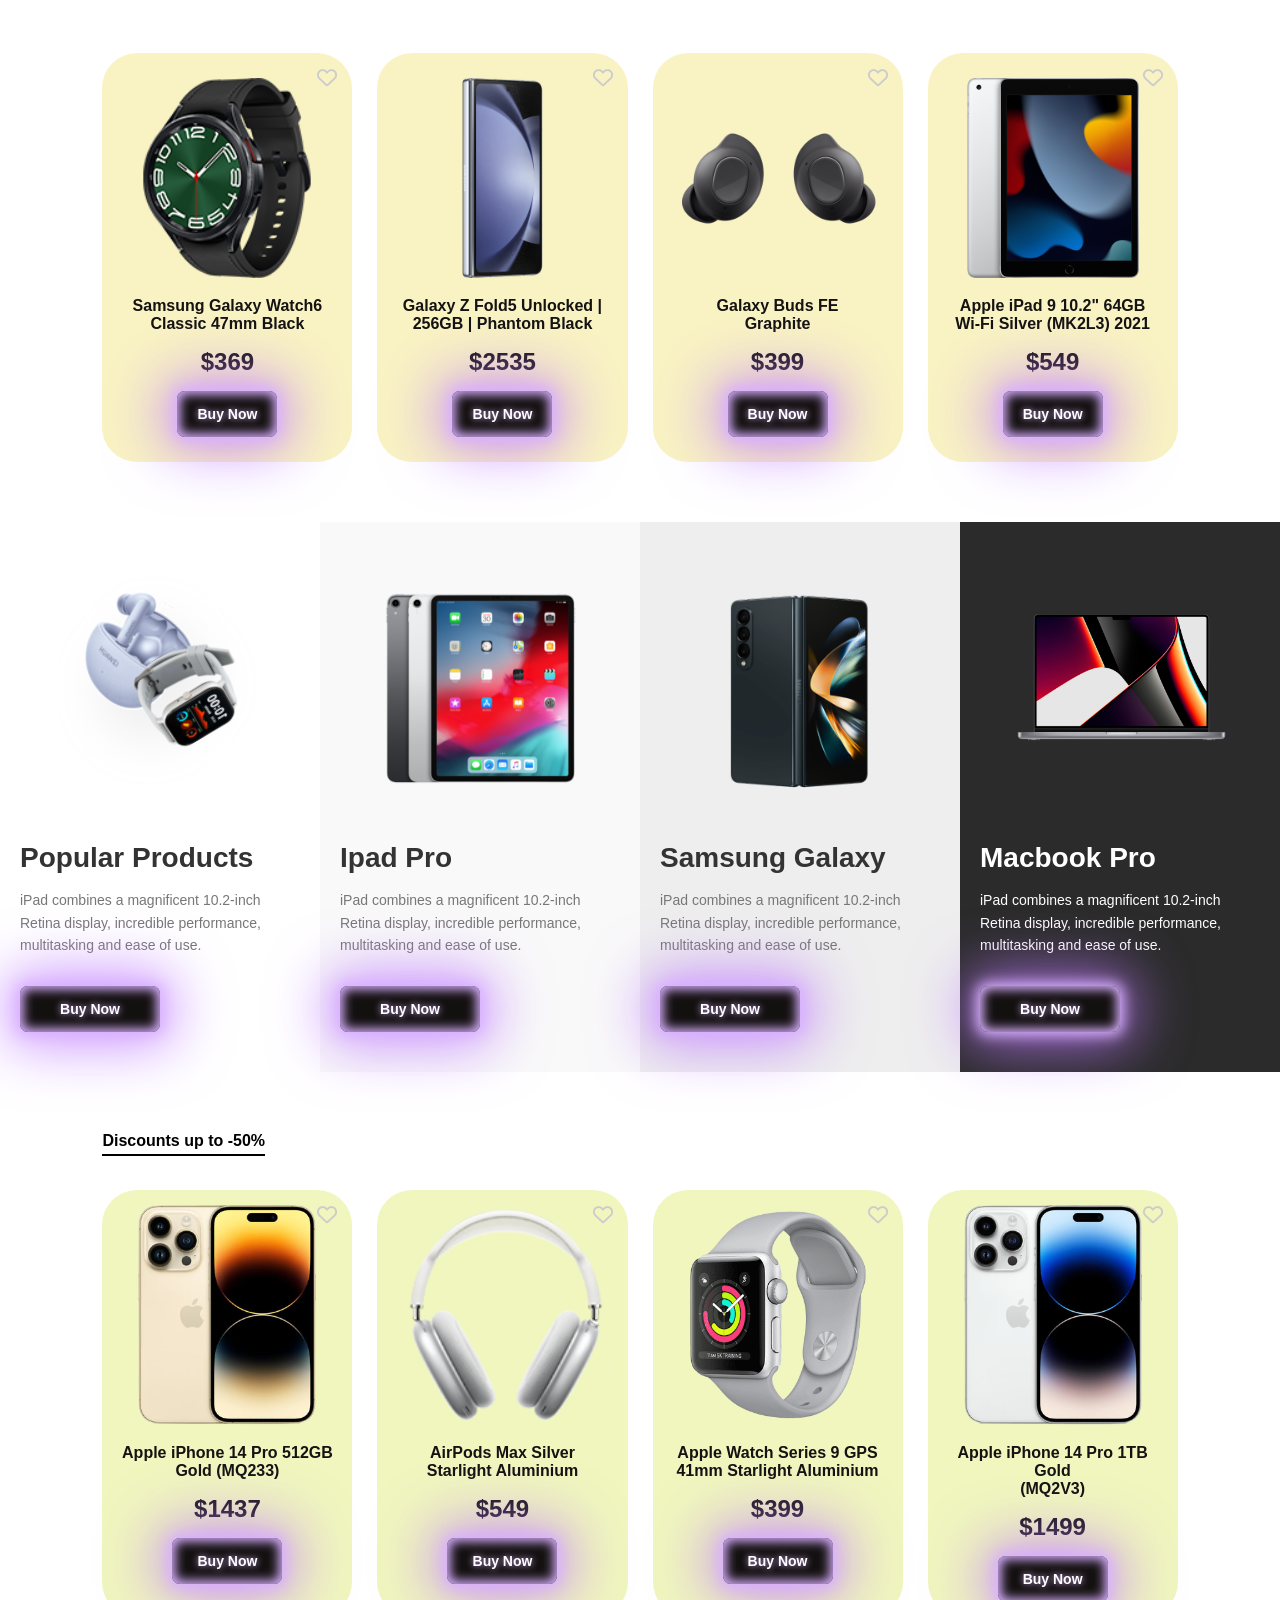
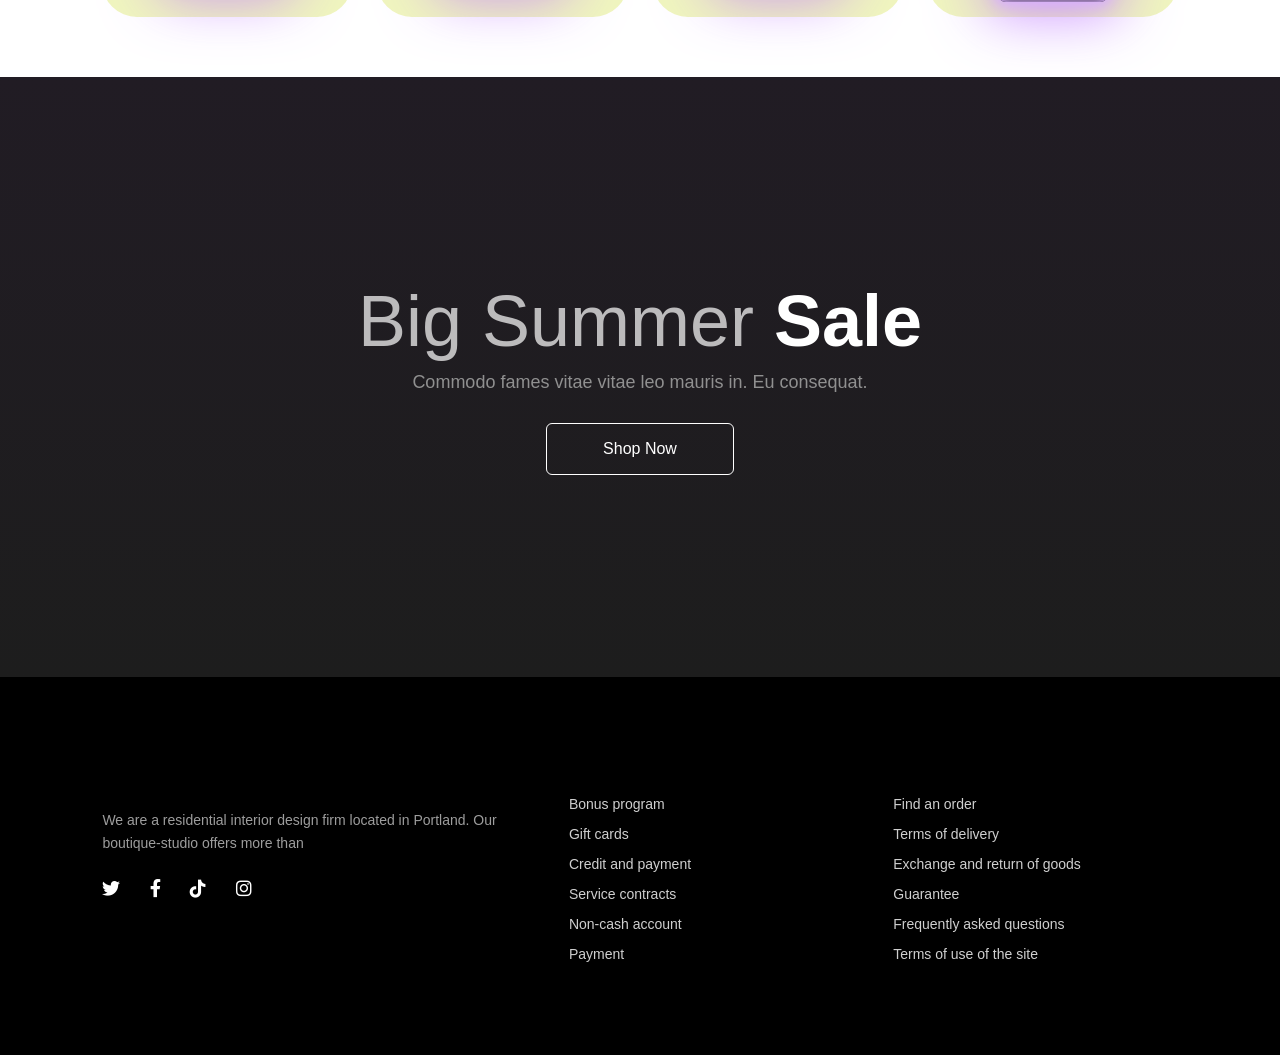
==== commit 6a7b67d8: "first commit" ====
--- a/index.html
+++ b/index.html
@@ -5,203 +5,176 @@
     <meta charset="UTF-8">
     <meta name="viewport" content="width=device-width, initial-scale=1.0">
     <title>Cyber Store - Landing Page</title>
+    <link rel="stylesheet" href="https://cdnjs.cloudflare.com/ajax/libs/OwlCarousel2/2.3.4/assets/owl.carousel.min.css"
+        integrity="sha512-tS3S5qG0BlhnQROyJXvNjeEM4UpMXHrQfTGmbQ1gKmelCxlSEBUaxhRBj/EFTzpbP4RVSrpEikbmdJobCvhE3g=="
+        crossorigin="anonymous" referrerpolicy="no-referrer" />
+    <link rel="stylesheet"
+        href="https://cdnjs.cloudflare.com/ajax/libs/OwlCarousel2/2.3.4/assets/owl.theme.default.min.css"
+        integrity="sha512-sMXtMNL1zRzolHYKEujM2AqCLUR9F2C4/05cdbxjjLSRvMQIciEPCQZo++nk7go3BtSuK9kfa/s+a4f4i5pLkw=="
+        crossorigin="anonymous" referrerpolicy="no-referrer" />
     <link rel="stylesheet" href="style.css">
+    <link rel="stylesheet" href="/2/About.html">
+    <link rel="stylesheet" href="/1/Contact.html">
     <link rel="stylesheet" href="https://cdnjs.cloudflare.com/ajax/libs/font-awesome/6.0.0/css/all.min.css">
 </head>
 
 <body>
     <div class="container">
-    <header class="header1">
-        <div class="logo">cyber</div>
-        <div class="search-box">
-            <i class="fa fa-search"></i>
-            <input type="text" placeholder="Search">
-        </div>
-        <nav class="nav-links">
-            <a href="#" class="active">Home</a>
-            <a href="#">About</a>
-            <a href="#">Contact Us</a>
-            <a href="#">Blog</a>
-        </nav>
-        <div class="header-icons">
-            <i class="fa-regular fa-heart"></i>
-            <i class="fa-solid fa-cart-shopping"></i>
-            <i class="fa-regular fa-user"></i>
-        </div>
-    </header>
-
-    <section class="hero">
-        <div class="hero-text">
-            <h3>Pro.Beyond.</h3>
-            <h1>iPhone 14 <span>Pro</span></h1>
-            <p>Created to change everything for the better. For everyone</p>
-            <button class="btn-light">Shop Now</button>
-        </div>
-        <div class="hero-img">
-            <img src="./img/Iphone Image (1).svg" alt="iPhone 14">
-        </div>
-    </section>
-    <div class="orqa">
-        <section class="banner-grid">
-            <div class="banner-item ps5">
-                <img src="./img/images (1).jpg" alt="PS5">
-                <div class="text">
-                    <h2>Playstation 5</h2>
-                    <p>Incredibly powerful CPUs, GPUs, and an SSD with integrated I/O.</p>
+        <header class="header1">
+            <div class="logo">cyber</div>
+            <div class="search-box">
+                <i class="fa fa-search"></i>
+                <input type="text" placeholder="Search">
+            </div>
+            <nav class="nav-links">
+                <a href="#" class="active">Home</a>
+                <a href="/2/About.html">About</a>
+                <a href="/1/Contact.html">Contact Us</a>
+            </nav>
+            <div class="header-icons">
+                <i class="fa-regular fa-heart"></i>
+                <i class="fa-solid fa-cart-shopping"></i>
+                <i class="fa-regular fa-user"></i>
+            </div>
+        </header>
+
+        <section class="hero">
+            <div class="hero-text">
+                <h3>Pro.Beyond.</h3>
+                <h1>iPhone 14 <span>Pro</span></h1>
+                <p>Created to change everything for the better. For everyone</p>
+                <button class="btn-light">Shop Now</button>
+            </div>
+            <div class="hero-img">
+                <img src="./img/Iphone Image (1).svg" alt="iPhone 14">
+            </div>
+        </section>
+        <div class="orqa">
+
+            <section class="categories">
+                <div class="sec-title">
+                    <h2>Browse By Category</h2>
                 </div>
-            </div>
-            <div class="banner-item airpods">
-                <img src="./img/hero__gnfk5g59t0qe_xlarge_2x 1 (1).svg" alt="Airpods">
-                <div class="text">
-                    <h3>Apple AirPods <strong>Max</strong></h3>
-                    <p>Computational audio. Listen, it's powerful</p>
+                <div class="owl-carousel owl-theme">
+                    <div class="item">
+                        <img src="/img/Phones.svg" alt="">
+                    </div>
+                    <div class="item">
+                        <img src="/img/Smart Watches.svg" alt="">
+                    </div>
+                    <div class="item">
+                        <img src="/img/Cameras.svg" alt="">
+                    </div>
+                    <div class="item">
+                        <img src="/img/Headphones.svg" alt="">
+                    </div>
+                    <div class="item">
+                        <img src="/img/Gaming.svg" alt="">
+                    </div>
                 </div>
-            </div>
-            <div class="banner-item vision">
-                <img src="./img/image 36 (1).png" alt="Vision Pro">
-                <div class="text">
-                    <h3>Apple Vision <strong>Pro</strong></h3>
-                    <p>An immersive way to experience entertainment</p>
-                </div>
-            </div>
-            <div class="banner-item macbook">
-                <div class="text">
-                    <h2>Macbook <strong>Air</strong></h2>
-                    <p>The new 15-inch MacBook Air makes room for
-                        <br>
-                        more of what you love.
-                    </p>
-                </div>
-                <img src="./img/175990592834TGrC2p2CWR.webp" alt="Macbook" class="m">
-            </div>
-        </section>
-        <section class="categories">
-            <div class="sec-title">
-                <h2>Browse By Category</h2>
-                <div class="arrows">
-                    <i class="fa fa-chevron-left"></i>
-                    <i class="fa fa-chevron-right"></i>
-                </div>
-            </div>
-            <div class="cat-list">
-                <div class="cat-card"><i class="fa fa-mobile"></i>
-                    <p>Phones</p>
-                </div>
-                <div class="cat-card"><i class="fa fa-clock"></i>
-                    <p>Watches</p>
-                </div>
-                <div class="cat-card"><i class="fa fa-camera"></i>
-                    <p>Cameras</p>
-                </div>
-                <div class="cat-card"><i class="fa fa-headphones"></i>
-                    <p>Headphones</p>
-                </div>
-                <div class="cat-card"><i class="fa fa-desktop"></i>
-                    <p>Computers</p>
-                </div>
-                <div class="cat-card"><i class="fa fa-gamepad"></i>
-                    <p>Gaming</p>
-                </div>
-            </div>
-        </section>
-
-        <section class="products">
-            <div class="tabs">
-                <span class="active">New Arrival</span>
-                <span>Bestseller</span>
-                <span>Featured Products</span>
-            </div>
-            <div class="prod-grid">
-                <div class="prod-card">
-                    <i class="fa-regular fa-heart like"></i>
-                    <img src="./img/Iphone 14 pro 1.svg" alt="iPhone">
-                    <h4>Apple iPhone 14 Pro Max 128GB</h4>
-                    <p class="price">$900</p>
-                    <button class="btn-buy">Buy Now</button>
-                </div>
-                <div class="prod-card">
-                    <i class="fa-regular fa-heart like"></i>
-                    <img src="./img/Iphone 14 pro 1 (1).svg" alt="iPhone">
-                    <h4>Blackmagic Pocket Cinema Camera 6k</h4>
-                    <p class="price">$2535</p>
-                    <button class="btn-buy">Buy Now</button>
-                </div>
-                <div class="prod-card">
-                    <i class="fa-regular fa-heart like"></i>
-                    <img src="./img/Iphone 14 pro 1 (2).svg" alt="iPhone">
-                    <h4>Apple Watch Series 9 GPS 41mm</h4>
-                    <p class="price">$399</p>
-                    <button class="btn-buy">Buy Now</button>
-                </div>
-                <div class="prod-card">
-                    <i class="fa-regular fa-heart like"></i>
-                    <img src="./img/Iphone 14 pro 1 (3).svg" alt="iPhone">
-                    <h4>AirPods Max Silver</h4>
-                    <p class="price">$549</p>
-                    <button class="btn-buy">Buy Now</button>
-                </div>
-
-            </div>
-        </section>
-        <section class="products">
-            <div class="prod-grid">
-                <div class="prod-card">
-                    <i class="fa-regular fa-heart like"></i>
-                    <img src="./img/Iphone 14 pro 1 (4).svg" alt="iPhone">
-                    <h4>Samsung Galaxy Watch6 Classic 47mm Black</h4>
-                    <p class="price">$369</p>
-                    <button class="btn-buy">Buy Now</button>
-                </div>
-                <div class="prod-card">
-                    <i class="fa-regular fa-heart like"></i>
-                    <img src="./img/Iphone 14 pro 1 (5).svg" alt="iPhone">
-                    <h4>Galaxy Z Fold5 Unlocked | 256GB | Phantom Black</h4>
-                    <p class="price">$2535</p>
-                    <button class="btn-buy">Buy Now</button>
-                </div>
-                <div class="prod-card">
-                    <i class="fa-regular fa-heart like"></i>
-                    <img src="./img/Iphone 14 pro 1 (6).svg" alt="iPhone">
-                    <h4>Galaxy Buds FE
-                        <br>
-                        Graphite
-                    </h4>
-                    <p class="price">$399</p>
-                    <button class="btn-buy">Buy Now</button>
-                </div>
-                <div class="prod-card">
-                    <i class="fa-regular fa-heart like"></i>
-                    <img src="./img/Iphone 14 pro 1 (7).svg" alt="iPhone">
-                    <h4>Apple iPad 9 10.2" 64GB Wi-Fi Silver (MK2L3) 2021</h4>
-                    <p class="price">$549</p>
-                    <button class="btn-buy">Buy Now</button>
-                </div>
-            </div>
-        </section>
+        </div>
+    </div>
+    </div>
+    </section>
+
+    <section class="products">
+        <div class="tabs">
+            <span class="active">New Arrival</span>
+        </div>
+        <div class="prod-grid">
+            <div class="prod-card">
+                <i class="fa-regular fa-heart like"></i>
+                <img src="./img/Iphone 14 pro 1.svg" alt="iPhone">
+                <h4>Apple iPhone 14 Pro Max 128GB</h4>
+                <p class="price">$900</p>
+                <button class="btn-buy"><a href="https://t.me/telefon_magazin11">Buy Now</a></button>
+            </div>
+            <div class="prod-card">
+                <i class="fa-regular fa-heart like"></i>
+                <img src="./img/Iphone 14 pro 1 (1).svg" alt="iPhone">
+                <h4>Blackmagic Pocket Cinema Camera 6k</h4>
+                <p class="price">$2535</p>
+                <button class="btn-buy"><a href="https://t.me/telefon_magazin11">Buy Now</a></button>
+            </div>
+            <div class="prod-card">
+                <i class="fa-regular fa-heart like"></i>
+                <img src="./img/Iphone 14 pro 1 (2).svg" alt="iPhone">
+                <h4>Apple Watch Series 9 GPS 41mm</h4>
+                <p class="price">$399</p>
+              <button class="btn-buy"><a href="https://t.me/telefon_magazin11">Buy Now</a></button>
+            </div>
+            <div class="prod-card">
+                <i class="fa-regular fa-heart like"></i>
+                <img src="./img/Iphone 14 pro 1 (3).svg" alt="iPhone">
+                <h4>AirPods Max Silver</h4>
+                <p class="price">$549</p>
+                <button class="btn-buy"><a href="https://t.me/telefon_magazin11">Buy Now</a></button>
+            </div>
+
+        </div>
+    </section>
+    <section class="products">
+        <div class="prod-grid">
+            <div class="prod-card">
+                <i class="fa-regular fa-heart like"></i>
+                <img src="./img/Iphone 14 pro 1 (4).svg" alt="iPhone">
+                <h4>Samsung Galaxy Watch6 Classic 47mm Black</h4>
+                <p class="price">$369</p>
+                <button class="btn-buy"><a href="https://t.me/telefon_magazin11">Buy Now</a></button>
+            </div>
+            <div class="prod-card">
+                <i class="fa-regular fa-heart like"></i>
+                <img src="./img/Iphone 14 pro 1 (5).svg" alt="iPhone">
+                <h4>Galaxy Z Fold5 Unlocked | 256GB | Phantom Black</h4>
+                <p class="price">$2535</p>
+                <button class="btn-buy"><a href="https://t.me/telefon_magazin11">Buy Now</a></button>
+            </div>
+            <div class="prod-card">
+                <i class="fa-regular fa-heart like"></i>
+                <img src="./img/Iphone 14 pro 1 (6).svg" alt="iPhone">
+                <h4>Galaxy Buds FE
+                    <br>
+                    Graphite
+                </h4>
+                <p class="price">$399</p>
+                <button class="btn-buy"><a href="https://t.me/telefon_magazin11">Buy Now</a></button>
+            </div>
+            <div class="prod-card">
+                <i class="fa-regular fa-heart like"></i>
+                <img src="./img/Iphone 14 pro 1 (7).svg" alt="iPhone">
+                <h4>Apple iPad 9 10.2" 64GB Wi-Fi Silver (MK2L3) 2021</h4>
+                <p class="price">$549</p>
+                <button class="btn-buy"><a href="https://t.me/telefon_magazin11">Buy Now</a></button>
+            </div>
+        </div>
+    </section>
     </div>
     <div class="product-container">
         <div class="product-card white">
             <img src="./img/Group 1.svg" alt="Popular Products">
             <h2>Popular Products</h2>
-            <p>iPad combines a magnificent 10.2-inch Retina display, incredible performance, multitasking and ease of
+            <p>iPad combines a magnificent 10.2-inch Retina display, incredible performance, multitasking and ease
+                of
                 use.</p>
-            <button class="btn-dark">Shop Now</button>
+            <button class="btn-buy"><a href="https://t.me/telefon_magazin11">Buy Now</a></button>
         </div>
 
         <div class="product-card light-grey">
             <img src="./img/image 64.svg" alt="Ipad Pro">
             <h2>Ipad Pro</h2>
-            <p>iPad combines a magnificent 10.2-inch Retina display, incredible performance, multitasking and ease of
+            <p>iPad combines a magnificent 10.2-inch Retina display, incredible performance, multitasking and ease
+                of
                 use.</p>
-            <button class="btn-dark">Shop Now</button>
+            <button class="btn-buy"><a href="https://t.me/telefon_magazin11">Buy Now</a></button>
         </div>
 
         <div class="product-card grey">
             <img src="./img/image 41.svg" alt="Samsung Galaxy">
             <h2>Samsung Galaxy</h2>
-            <p>iPad combines a magnificent 10.2-inch Retina display, incredible performance, multitasking and ease of
+            <p>iPad combines a magnificent 10.2-inch Retina display, incredible performance, multitasking and ease
+                of
                 use.</p>
-            <button class="btn-dark">Shop Now</button>
+            <button class="btn-buy"><a href="https://t.me/telefon_magazin11">Buy Now</a></button>
         </div>
 
         <div class="product-card dark">
@@ -209,7 +182,7 @@
             <h2 class="text-white">Macbook Pro</h2>
             <p class="text-white">iPad combines a magnificent 10.2-inch Retina display, incredible performance,
                 multitasking and ease of use.</p>
-            <button class="btn-light">Shop Now</button>
+            <button class="btn-buy"><a href="https://t.me/telefon_magazin11">Buy Now</a></button>
         </div>
     </div>
     <section class="products">
@@ -225,7 +198,7 @@
                     Gold (MQ233)
                 </h4>
                 <p class="price">$1437</p>
-                <button class="btn-buy">Buy Now</button>
+                <button class="btn-buy"><a href="https://t.me/telefon_magazin11">Buy Now</a></button>
             </div>
             <div class="prod-card2">
                 <i class="fa-regular fa-heart like"></i>
@@ -235,7 +208,7 @@
                     Starlight Aluminium
                 </h4>
                 <p class="price">$549</p>
-                <button class="btn-buy">Buy Now</button>
+              <button class="btn-buy"><a href="https://t.me/telefon_magazin11">Buy Now</a></button>
             </div>
             <div class="prod-card2">
                 <i class="fa-regular fa-heart like"></i>
@@ -245,7 +218,7 @@
                     41mm Starlight Aluminium
                 </h4>
                 <p class="price">$399</p>
-                <button class="btn-buy">Buy Now</button>
+                <button class="btn-buy"><a href="https://t.me/telefon_magazin11">Buy Now</a></button>
             </div>
             <div class="prod-card2">
                 <i class="fa-regular fa-heart like"></i>
@@ -255,7 +228,7 @@
                     (MQ2V3)
                 </h4>
                 <p class="price">$1499</p>
-                <button class="btn-buy">Buy Now</button>
+                <button class="btn-buy"><a href="https://t.me/telefon_magazin11">Buy Now</a></button>
             </div>
 
         </div>
@@ -273,7 +246,8 @@
         <div class="footer-container">
             <div class="footer-section brand">
                 <h2 class="logo">cyber</h2>
-                <p>We are a residential interior design firm located in Portland. Our boutique-studio offers more than</p>
+                <p>We are a residential interior design firm located in Portland. Our boutique-studio offers more
+                    than</p>
                 <div class="social-icons">
                     <a href="#"><i class="fab fa-twitter"></i></a>
                     <a href="#"><i class="fab fa-facebook-f"></i></a>
@@ -307,10 +281,39 @@
             </div>
         </div>
     </footer>
-</div>
-<div class="card">
-    
-</div>
+    </div>
+    <div class="card">
+
+    </div>
+
+    <script src="https://cdnjs.cloudflare.com/ajax/libs/jquery/3.6.4/jquery.min.js"
+        integrity="sha512-pumBsjNRGGqkPzKHndZMaAG+bir374sORyzM3uulLV14lN5LyykqNk8eEeUlUkB3U0M4FApyaHraT65ihJhDpQ=="
+        crossorigin="anonymous" referrerpolicy="no-referrer"></script>
+
+    <script src="https://cdnjs.cloudflare.com/ajax/libs/OwlCarousel2/2.3.4/owl.carousel.min.js"
+        integrity="sha512-bPs7Ae6pVvhOSiIcyUClR7/q2OAsRiovw4vAkX+zJbw3ShAeeqezq50RIIcIURq7Oa20rW2n2q+fyXBNcU9lrw=="
+        crossorigin="anonymous" referrerpolicy="no-referrer"></script>
+
+    <script>
+        $('.owl-carousel').owlCarousel({
+            loop: true,
+            margin: 150,
+            nav: true,
+            autoplay: true,
+            autoplayTimeout: 1000,
+            responsive: {
+                0: {
+                    items: 1
+                },
+                600: {
+                    items: 3
+                },
+                1000: {
+                    items: 5
+                }
+            }
+        })
+    </script>
 </body>
 
 </html>
--- a/style.css
+++ b/style.css
@@ -36,11 +36,14 @@
 .search-box i {
     color: #999;
     margin-right: 10px;
+    border-radius: 10px;
+
 }
 
 .search-box input {
     border: none;
     width: 100%;
+    border-radius: 20px;
 }
 
 .nav-links a {
@@ -569,3 +572,12 @@
         display: none;
     }
 }
+
+
+
+a{
+    text-decoration: none;
+    color: white;
+}
+
+
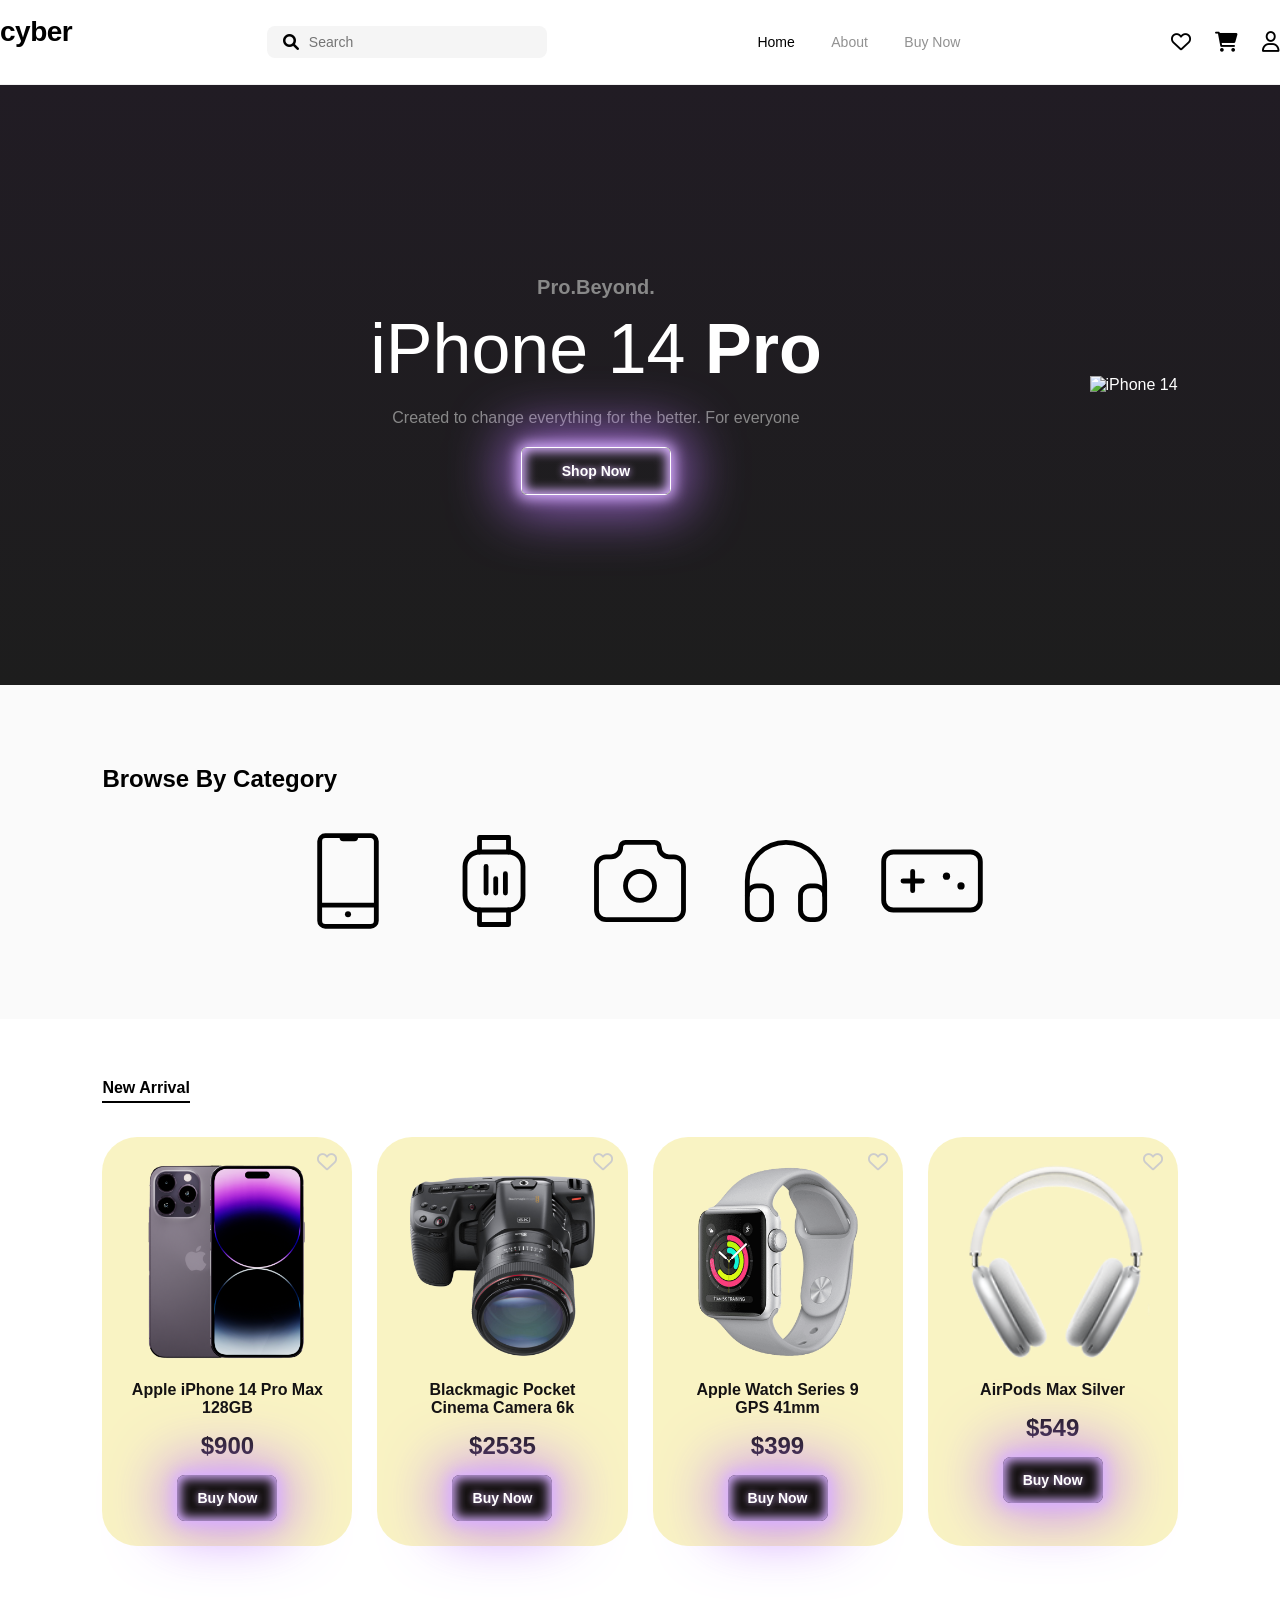
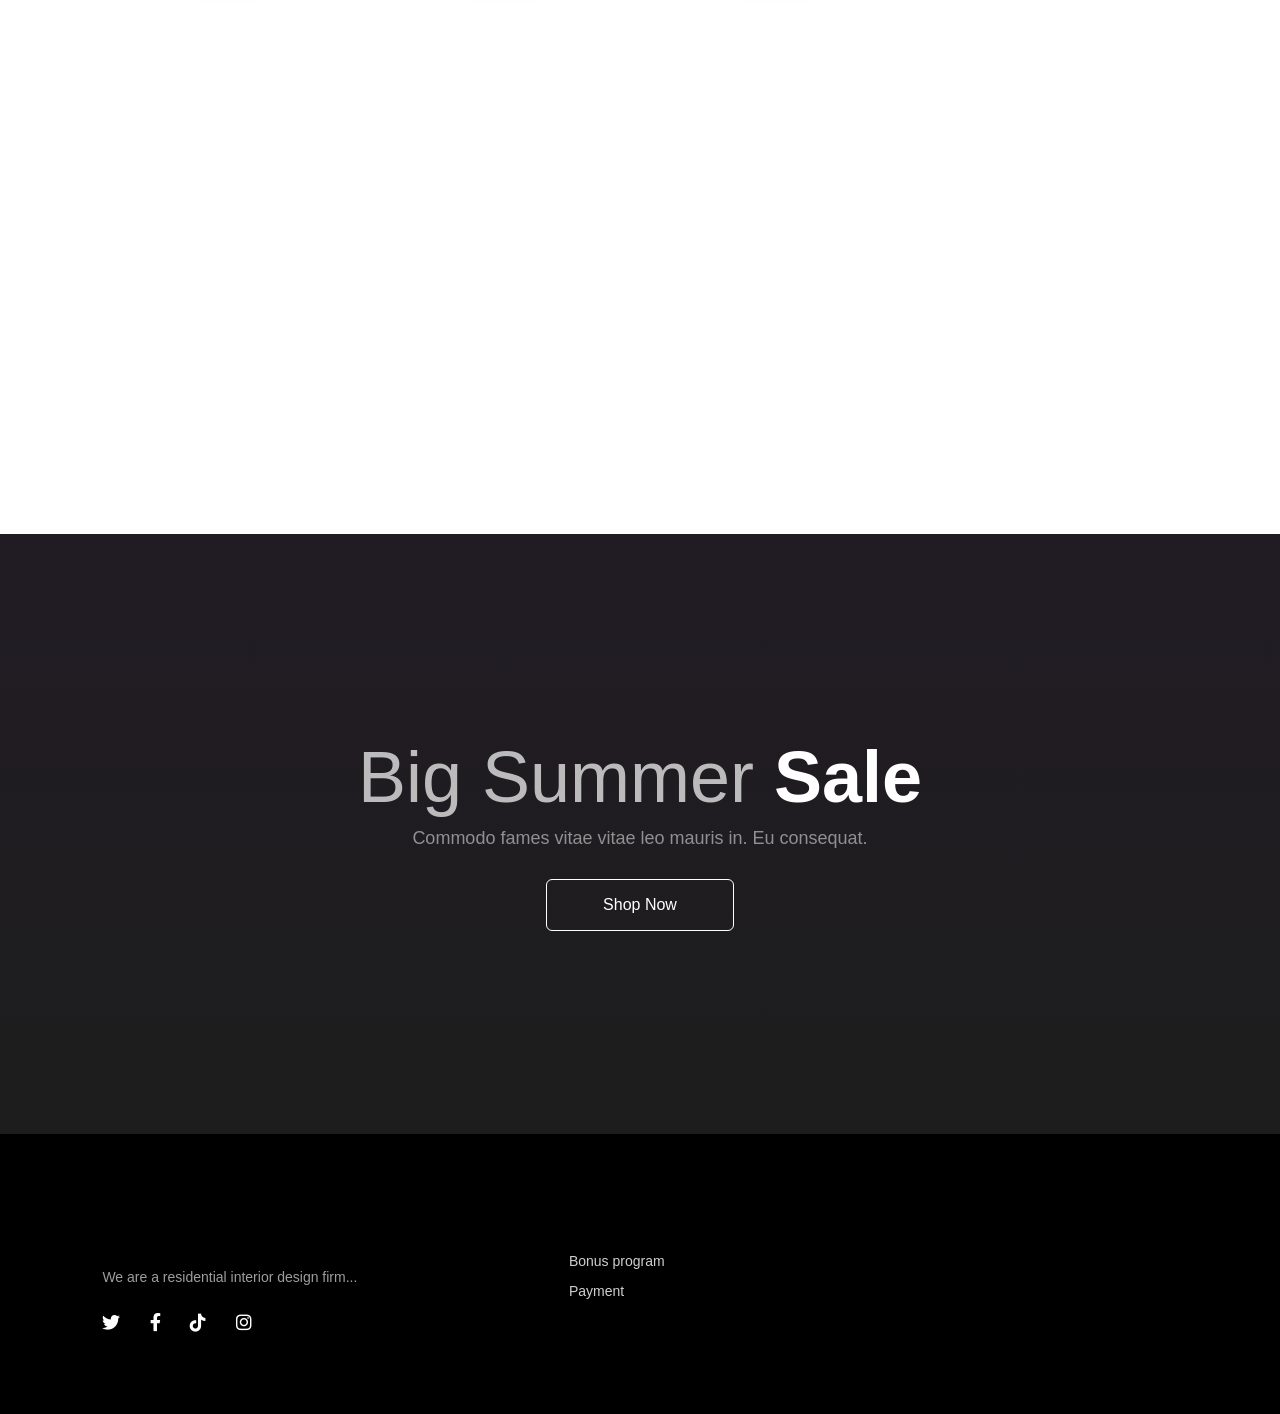
==== commit 9b0d45ac: "ss" ====
--- a/index.html
+++ b/index.html
@@ -5,236 +5,150 @@
     <meta charset="UTF-8">
     <meta name="viewport" content="width=device-width, initial-scale=1.0">
     <title>Cyber Store - Landing Page</title>
-    <link rel="stylesheet" href="https://cdnjs.cloudflare.com/ajax/libs/OwlCarousel2/2.3.4/assets/owl.carousel.min.css"
-        integrity="sha512-tS3S5qG0BlhnQROyJXvNjeEM4UpMXHrQfTGmbQ1gKmelCxlSEBUaxhRBj/EFTzpbP4RVSrpEikbmdJobCvhE3g=="
-        crossorigin="anonymous" referrerpolicy="no-referrer" />
     <link rel="stylesheet"
-        href="https://cdnjs.cloudflare.com/ajax/libs/OwlCarousel2/2.3.4/assets/owl.theme.default.min.css"
-        integrity="sha512-sMXtMNL1zRzolHYKEujM2AqCLUR9F2C4/05cdbxjjLSRvMQIciEPCQZo++nk7go3BtSuK9kfa/s+a4f4i5pLkw=="
-        crossorigin="anonymous" referrerpolicy="no-referrer" />
+        href="https://cdnjs.cloudflare.com/ajax/libs/OwlCarousel2/2.3.4/assets/owl.carousel.min.css" />
+    <link rel="stylesheet"
+        href="https://cdnjs.cloudflare.com/ajax/libs/OwlCarousel2/2.3.4/assets/owl.theme.default.min.css" />
+    <link href="https://unpkg.com/aos@2.3.1/dist/aos.css" rel="stylesheet">
+    <link rel="stylesheet" href="https://cdnjs.cloudflare.com/ajax/libs/font-awesome/6.0.0/css/all.min.css">
     <link rel="stylesheet" href="style.css">
-    <link rel="stylesheet" href="/2/About.html">
-    <link rel="stylesheet" href="/1/Contact.html">
-    <link rel="stylesheet" href="https://cdnjs.cloudflare.com/ajax/libs/font-awesome/6.0.0/css/all.min.css">
 </head>
 
 <body>
+
+
+       <div class="loading">
+        <div class="loader-wrapper">
+            <span class="loader-letter">L</span>
+            <span class="loader-letter">o</span>
+            <span class="loader-letter">a</span>
+            <span class="loader-letter">d</span>
+            <span class="loader-letter">i</span>
+            <span class="loader-letter">n</span>
+            <span class="loader-letter">g</span>
+            <span class="loader-letter">.</span>
+            <span class="loader-letter">.</span>
+            <span class="loader-letter">.</span>
+            <div class="loader"></div>
+        </div>
+    </div>
+
+    <header class="navbar" data-aos="fade-down">
+        <div class="container nav-flex">
+            <div class="logo">cyber</div>
+
+            <div class="search-wrapper">
+                <i class="fas fa-search"></i>
+                <input type="text" placeholder="Search">
+            </div>
+
+            <nav class="nav-links">
+                <a href="index.html" class="active">Home</a>
+                <a href="/2/About.html">About</a>
+                <a href="/1/buy.html">Buy Now</a>
+            </nav>
+
+            <div class="nav-actions">
+                <a href="#"><i class="far fa-heart"></i></a>
+                <a href="#"><i class="fas fa-shopping-cart"></i></a>
+                <a href="#"><i class="far fa-user"></i></a>
+            </div>
+        </div>
+    </header>
+
+
+    <section class="hero">
+        <div class="hero-text" data-aos="fade-right" data-aos-delay="300">
+            <h3>Pro.Beyond.</h3>
+            <h1>iPhone 14 <span>Pro</span></h1>
+            <p>Created to change everything for the better. For everyone</p>
+            <button class="btn-light">Shop Now</button>
+        </div>
+        <div class="hero-img" data-aos="zoom-in" data-aos-delay="500">
+            <img src="./img/Iphone Image (1).svg" alt="iPhone 14">
+        </div>
+    </section>
     <div class="container">
-        <header class="header1">
-            <div class="logo">cyber</div>
-            <div class="search-box">
-                <i class="fa fa-search"></i>
-                <input type="text" placeholder="Search">
-            </div>
-            <nav class="nav-links">
-                <a href="#" class="active">Home</a>
-                <a href="/2/About.html">About</a>
-                <a href="/1/Contact.html">Contact Us</a>
-            </nav>
-            <div class="header-icons">
-                <i class="fa-regular fa-heart"></i>
-                <i class="fa-solid fa-cart-shopping"></i>
-                <i class="fa-regular fa-user"></i>
-            </div>
-        </header>
-
-        <section class="hero">
-            <div class="hero-text">
-                <h3>Pro.Beyond.</h3>
-                <h1>iPhone 14 <span>Pro</span></h1>
-                <p>Created to change everything for the better. For everyone</p>
-                <button class="btn-light">Shop Now</button>
-            </div>
-            <div class="hero-img">
-                <img src="./img/Iphone Image (1).svg" alt="iPhone 14">
-            </div>
-        </section>
         <div class="orqa">
-
-            <section class="categories">
+            <section class="categories" data-aos="fade-up">
                 <div class="sec-title">
                     <h2>Browse By Category</h2>
                 </div>
-                <div class="owl-carousel owl-theme">
-                    <div class="item">
-                        <img src="/img/Phones.svg" alt="">
-                    </div>
-                    <div class="item">
-                        <img src="/img/Smart Watches.svg" alt="">
-                    </div>
-                    <div class="item">
-                        <img src="/img/Cameras.svg" alt="">
-                    </div>
-                    <div class="item">
-                        <img src="/img/Headphones.svg" alt="">
-                    </div>
-                    <div class="item">
-                        <img src="/img/Gaming.svg" alt="">
-                    </div>
-                </div>
-        </div>
-    </div>
-    </div>
-    </section>
-
-    <section class="products">
-        <div class="tabs">
-            <span class="active">New Arrival</span>
-        </div>
-        <div class="prod-grid">
-            <div class="prod-card">
-                <i class="fa-regular fa-heart like"></i>
-                <img src="./img/Iphone 14 pro 1.svg" alt="iPhone">
-                <h4>Apple iPhone 14 Pro Max 128GB</h4>
-                <p class="price">$900</p>
-                <button class="btn-buy"><a href="https://t.me/telefon_magazin11">Buy Now</a></button>
-            </div>
-            <div class="prod-card">
-                <i class="fa-regular fa-heart like"></i>
-                <img src="./img/Iphone 14 pro 1 (1).svg" alt="iPhone">
-                <h4>Blackmagic Pocket Cinema Camera 6k</h4>
-                <p class="price">$2535</p>
-                <button class="btn-buy"><a href="https://t.me/telefon_magazin11">Buy Now</a></button>
-            </div>
-            <div class="prod-card">
-                <i class="fa-regular fa-heart like"></i>
-                <img src="./img/Iphone 14 pro 1 (2).svg" alt="iPhone">
-                <h4>Apple Watch Series 9 GPS 41mm</h4>
-                <p class="price">$399</p>
-              <button class="btn-buy"><a href="https://t.me/telefon_magazin11">Buy Now</a></button>
-            </div>
-            <div class="prod-card">
-                <i class="fa-regular fa-heart like"></i>
-                <img src="./img/Iphone 14 pro 1 (3).svg" alt="iPhone">
-                <h4>AirPods Max Silver</h4>
-                <p class="price">$549</p>
-                <button class="btn-buy"><a href="https://t.me/telefon_magazin11">Buy Now</a></button>
-            </div>
-
-        </div>
-    </section>
-    <section class="products">
-        <div class="prod-grid">
-            <div class="prod-card">
-                <i class="fa-regular fa-heart like"></i>
-                <img src="./img/Iphone 14 pro 1 (4).svg" alt="iPhone">
-                <h4>Samsung Galaxy Watch6 Classic 47mm Black</h4>
-                <p class="price">$369</p>
-                <button class="btn-buy"><a href="https://t.me/telefon_magazin11">Buy Now</a></button>
-            </div>
-            <div class="prod-card">
-                <i class="fa-regular fa-heart like"></i>
-                <img src="./img/Iphone 14 pro 1 (5).svg" alt="iPhone">
-                <h4>Galaxy Z Fold5 Unlocked | 256GB | Phantom Black</h4>
-                <p class="price">$2535</p>
-                <button class="btn-buy"><a href="https://t.me/telefon_magazin11">Buy Now</a></button>
-            </div>
-            <div class="prod-card">
-                <i class="fa-regular fa-heart like"></i>
-                <img src="./img/Iphone 14 pro 1 (6).svg" alt="iPhone">
-                <h4>Galaxy Buds FE
-                    <br>
-                    Graphite
-                </h4>
-                <p class="price">$399</p>
-                <button class="btn-buy"><a href="https://t.me/telefon_magazin11">Buy Now</a></button>
-            </div>
-            <div class="prod-card">
-                <i class="fa-regular fa-heart like"></i>
-                <img src="./img/Iphone 14 pro 1 (7).svg" alt="iPhone">
-                <h4>Apple iPad 9 10.2" 64GB Wi-Fi Silver (MK2L3) 2021</h4>
-                <p class="price">$549</p>
-                <button class="btn-buy"><a href="https://t.me/telefon_magazin11">Buy Now</a></button>
-            </div>
-        </div>
-    </section>
+                <div class="owl-carousel owl-theme" data-aos="zoom-in-up" data-aos-delay="200" style="max-width: 700px;
+                width: 100%; margin: 0 auto;">
+                    <div class="item"><img src="/img/Phones.svg" alt=""></div>
+                    <div class="item"><img src="/img/Smart Watches.svg" alt=""></div>
+                    <div class="item"><img src="/img/Cameras.svg" alt=""></div>
+                    <div class="item"><img src="/img/Headphones.svg" alt=""></div>
+                    <div class="item"><img src="/img/Gaming.svg" alt=""></div>
+                </div>
+            </section>
+        </div>
+        <section class="products">
+            <div class="tabs" data-aos="fade-right">
+                <span class="active">New Arrival</span>
+            </div>
+            <div class="item">
+                <div class="prod-grid">
+                    <div class="prod-card" data-aos="fade-up" data-aos-delay="100">
+                        <i class="fa-regular fa-heart like"></i>
+                        <img src="./img/Iphone 14 pro 1.svg" alt="iPhone">
+                        <h4>Apple iPhone 14 Pro Max 128GB</h4>
+                        <p class="price">$900</p>
+                        <button class="btn-buy"><a href="http://127.0.0.1:5501/1/buy.html">Buy Now</a></button>
+                    </div>
+                    <div class="prod-card" data-aos="fade-up" data-aos-delay="200">
+                        <i class="fa-regular fa-heart like"></i>
+                        <img src="./img/Iphone 14 pro 1 (1).svg" alt="iPhone">
+                        <h4>Blackmagic Pocket Cinema Camera 6k</h4>
+                        <p class="price">$2535</p>
+                        <button class="btn-buy"><a href="http://127.0.0.1:5501/1/buy.html">Buy Now</a></button>
+                    </div>
+                    <div class="prod-card" data-aos="fade-up" data-aos-delay="300">
+                        <i class="fa-regular fa-heart like"></i>
+                        <img src="./img/Iphone 14 pro 1 (2).svg" alt="iPhone">
+                        <h4>Apple Watch Series 9 GPS 41mm</h4>
+                        <p class="price">$399</p>
+                        <button class="btn-buy"><a href="http://127.0.0.1:5501/1/buy.html">Buy Now</a></button>
+                    </div>
+                    <div class="prod-card" data-aos="fade-up" data-aos-delay="400">
+                        <i class="fa-regular fa-heart like"></i>
+                        <img src="./img/Iphone 14 pro 1 (3).svg" alt="iPhone">
+                        <h4>AirPods Max Silver</h4>
+                        <p class="price">$549</p>
+                        <button class="btn-buy"><a href="http://127.0.0.1:5501/1/buy.html">Buy Now</a></button>
+                    </div>
+                </div>
+        </section>
     </div>
     <div class="product-container">
-        <div class="product-card white">
+        <div class="product-card white" data-aos="flip-left" data-aos-delay="100">
             <img src="./img/Group 1.svg" alt="Popular Products">
             <h2>Popular Products</h2>
-            <p>iPad combines a magnificent 10.2-inch Retina display, incredible performance, multitasking and ease
-                of
-                use.</p>
-            <button class="btn-buy"><a href="https://t.me/telefon_magazin11">Buy Now</a></button>
-        </div>
-
-        <div class="product-card light-grey">
+            <p>iPad combines a magnificent 10.2-inch Retina display...</p>
+            <button class="btn-buy"><a href="http://127.0.0.1:5501/1/buy.html">Buy Now</a></button>
+        </div>
+        <div class="product-card light-grey" data-aos="flip-left" data-aos-delay="200">
             <img src="./img/image 64.svg" alt="Ipad Pro">
             <h2>Ipad Pro</h2>
-            <p>iPad combines a magnificent 10.2-inch Retina display, incredible performance, multitasking and ease
-                of
-                use.</p>
-            <button class="btn-buy"><a href="https://t.me/telefon_magazin11">Buy Now</a></button>
-        </div>
-
-        <div class="product-card grey">
+            <p>iPad combines a magnificent 10.2-inch Retina display...</p>
+            <button class="btn-buy"><a href="http://127.0.0.1:5501/1/buy.html">Buy Now</a></button>
+        </div>
+        <div class="product-card grey" data-aos="flip-left" data-aos-delay="300">
             <img src="./img/image 41.svg" alt="Samsung Galaxy">
             <h2>Samsung Galaxy</h2>
-            <p>iPad combines a magnificent 10.2-inch Retina display, incredible performance, multitasking and ease
-                of
-                use.</p>
-            <button class="btn-buy"><a href="https://t.me/telefon_magazin11">Buy Now</a></button>
-        </div>
-
-        <div class="product-card dark">
+            <p>iPad combines a magnificent 10.2-inch Retina display...</p>
+            <button class="btn-buy"><a href="http://127.0.0.1:5501/1/buy.html">Buy Now</a></button>
+        </div>
+        <div class="product-card dark" data-aos="flip-left" data-aos-delay="400">
             <img src="./img/Macbook 1.svg" alt="Macbook Pro">
             <h2 class="text-white">Macbook Pro</h2>
-            <p class="text-white">iPad combines a magnificent 10.2-inch Retina display, incredible performance,
-                multitasking and ease of use.</p>
-            <button class="btn-buy"><a href="https://t.me/telefon_magazin11">Buy Now</a></button>
+            <p class="text-white">iPad combines a magnificent 10.2-inch Retina display...</p>
+            <button class="btn-buy"><a href="http://127.0.0.1:5501/1/buy.html">Buy Now</a></button>
         </div>
     </div>
-    <section class="products">
-        <div class="tabs">
-            <span class="active">Discounts up to -50%</span>
-        </div>
-        <div class="prod-grid">
-            <div class="prod-card2">
-                <i class="fa-regular fa-heart like"></i>
-                <img src="./img/Iphone 14 pro 1 (8).svg" alt="iPhone">
-                <h4>Apple iPhone 14 Pro 512GB
-                    <br>
-                    Gold (MQ233)
-                </h4>
-                <p class="price">$1437</p>
-                <button class="btn-buy"><a href="https://t.me/telefon_magazin11">Buy Now</a></button>
-            </div>
-            <div class="prod-card2">
-                <i class="fa-regular fa-heart like"></i>
-                <img src="./img/Iphone 14 pro 1 (9).svg" alt="iPhone">
-                <h4>AirPods Max Silver
-                    <br>
-                    Starlight Aluminium
-                </h4>
-                <p class="price">$549</p>
-              <button class="btn-buy"><a href="https://t.me/telefon_magazin11">Buy Now</a></button>
-            </div>
-            <div class="prod-card2">
-                <i class="fa-regular fa-heart like"></i>
-                <img src="./img/Iphone 14 pro 1 (2).svg" alt="iPhone">
-                <h4>Apple Watch Series 9 GPS
-                    <br>
-                    41mm Starlight Aluminium
-                </h4>
-                <p class="price">$399</p>
-                <button class="btn-buy"><a href="https://t.me/telefon_magazin11">Buy Now</a></button>
-            </div>
-            <div class="prod-card2">
-                <i class="fa-regular fa-heart like"></i>
-                <img src="./img/Iphone 14 pro 1 (11).svg" alt="iPhone">
-                <h4>Apple iPhone 14 Pro 1TB Gold
-                    <br>
-                    (MQ2V3)
-                </h4>
-                <p class="price">$1499</p>
-                <button class="btn-buy"><a href="https://t.me/telefon_magazin11">Buy Now</a></button>
-            </div>
-
-        </div>
-    </section>
-
-    <section class="hero">
+
+    <section class="hero" data-aos="zoom-out-up">
         <div class="hero-content">
             <h1>Big Summer <span>Sale</span></h1>
             <p>Commodo fames vitae vitae leo mauris in. Eu consequat.</p>
@@ -242,12 +156,11 @@
         </div>
     </section>
 
-    <footer>
+    <footer data-aos="fade-up">
         <div class="footer-container">
             <div class="footer-section brand">
                 <h2 class="logo">cyber</h2>
-                <p>We are a residential interior design firm located in Portland. Our boutique-studio offers more
-                    than</p>
+                <p>We are a residential interior design firm...</p>
                 <div class="social-icons">
                     <a href="#"><i class="fab fa-twitter"></i></a>
                     <a href="#"><i class="fab fa-facebook-f"></i></a>
@@ -255,64 +168,41 @@
                     <a href="#"><i class="fab fa-instagram"></i></a>
                 </div>
             </div>
-
             <div class="footer-section">
                 <h3>Services</h3>
                 <ul>
                     <li><a href="#">Bonus program</a></li>
-                    <li><a href="#">Gift cards</a></li>
-                    <li><a href="#">Credit and payment</a></li>
-                    <li><a href="#">Service contracts</a></li>
-                    <li><a href="#">Non-cash account</a></li>
                     <li><a href="#">Payment</a></li>
                 </ul>
             </div>
-
-            <div class="footer-section">
-                <h3>Assistance to the buyer</h3>
-                <ul>
-                    <li><a href="#">Find an order</a></li>
-                    <li><a href="#">Terms of delivery</a></li>
-                    <li><a href="#">Exchange and return of goods</a></li>
-                    <li><a href="#">Guarantee</a></li>
-                    <li><a href="#">Frequently asked questions</a></li>
-                    <li><a href="#">Terms of use of the site</a></li>
-                </ul>
-            </div>
         </div>
     </footer>
-    </div>
-    <div class="card">
-
-    </div>
-
-    <script src="https://cdnjs.cloudflare.com/ajax/libs/jquery/3.6.4/jquery.min.js"
-        integrity="sha512-pumBsjNRGGqkPzKHndZMaAG+bir374sORyzM3uulLV14lN5LyykqNk8eEeUlUkB3U0M4FApyaHraT65ihJhDpQ=="
-        crossorigin="anonymous" referrerpolicy="no-referrer"></script>
-
-    <script src="https://cdnjs.cloudflare.com/ajax/libs/OwlCarousel2/2.3.4/owl.carousel.min.js"
-        integrity="sha512-bPs7Ae6pVvhOSiIcyUClR7/q2OAsRiovw4vAkX+zJbw3ShAeeqezq50RIIcIURq7Oa20rW2n2q+fyXBNcU9lrw=="
-        crossorigin="anonymous" referrerpolicy="no-referrer"></script>
+
+
+    <script src="https://cdnjs.cloudflare.com/ajax/libs/jquery/3.6.4/jquery.min.js"></script>
+    <script src="https://cdnjs.cloudflare.com/ajax/libs/OwlCarousel2/2.3.4/owl.carousel.min.js"></script>
+    <script src="https://unpkg.com/aos@2.3.1/dist/aos.js"></script>
 
     <script>
+        AOS.init({
+            duration: 800,
+            easing: 'ease-in-out',
+            once: false,
+            mirror: true
+        });
+
         $('.owl-carousel').owlCarousel({
             loop: true,
-            margin: 150,
+            margin: 30,
             nav: true,
             autoplay: true,
-            autoplayTimeout: 1000,
+            autoplayTimeout: 2000,
             responsive: {
-                0: {
-                    items: 1
-                },
-                600: {
-                    items: 3
-                },
-                1000: {
-                    items: 5
-                }
+                0: { items: 1 },
+                600: { items: 3 },
+                1000: { items: 5 }
             }
-        })
+        });
     </script>
 </body>
 
--- a/style.css
+++ b/style.css
@@ -5,51 +5,55 @@
     font-family: 'Inter', sans-serif;
 }
 
+body{
+    overflow-x: hidden;
+}
+
 .container{
     max-width: 1350px;
     width: 100%;
     margin: 0 auto;
 }
 
-.header1 {
-    display: flex;
+.navbar {
+    border-bottom: 1px solid #f1f1f1;
+    padding: 16px 0;
+}
+
+.nav-flex {
+    display: flex;
+    align-items: center;
     justify-content: space-between;
-    align-items: center;
-    padding: 20px 8%;
-    border-bottom: 1px solid #e5e5e5;
 }
 
 .logo {
     font-size: 24px;
-    font-weight: bold;
-}
-
-.search-box {
+    font-weight: 800;
+    letter-spacing: -0.5px;
+}
+
+.search-wrapper {
     background: #f5f5f5;
-    padding: 10px;
+    padding: 8px 16px;
     border-radius: 8px;
     display: flex;
     align-items: center;
-    width: 300px;
-}
-
-.search-box i {
-    color: #999;
-    margin-right: 10px;
-    border-radius: 10px;
-
-}
-
-.search-box input {
+    width: 280px;
+}
+
+.search-wrapper input {
     border: none;
-    width: 100%;
-    border-radius: 20px;
+    background: transparent;
+    outline: none;
+    margin-left: 10px;
+    font-size: 14px;
 }
 
 .nav-links a {
     text-decoration: none;
-    color: #999;
-    margin: 0 15px;
+    color: #919191;
+    margin: 0 16px;
+    font-size: 14px;
     font-weight: 500;
 }
 
@@ -57,9 +61,14 @@
     color: #000;
 }
 
-.header-icons i {
-    margin-left: 20px;
+.nav-actions {
+    display: flex;
+    gap: 24px;
     font-size: 20px;
+}
+
+.nav-actions a {
+    color: #000;
 }
 
 
@@ -581,3 +590,238 @@
 }
 
 
+
+@media (max-width: 992px) {
+    .header1 {
+        padding: 15px 5%;
+        flex-wrap: wrap;
+        justify-content: space-between;
+    }
+
+    .search-box {
+        order: 3; 
+        width: 100%;
+        margin-top: 15px;
+    }
+
+    .nav-links {
+        gap: 15px;
+    }
+
+    .hero {
+        flex-direction: column;
+        text-align: center;
+        padding: 40px 20px;
+    }
+
+    .hero-text h1 {
+        font-size: 3rem;
+    }
+
+    .prod-grid {
+        grid-template-columns: repeat(2, 1fr); 
+        gap: 20px;
+    }
+
+    .product-container {
+        grid-template-columns: repeat(2, 1fr); 
+    }
+}
+
+
+@media (max-width: 768px) {
+    .nav-links {
+        display: none;
+    }
+
+    .hero-img img {
+        width: 80%;
+    }
+
+    .footer-container {
+        grid-template-columns: 1fr;
+        text-align: center;
+    }
+
+    .social-icons {
+        justify-content: center;
+    }
+}
+
+@media (max-width: 480px) {
+    .hero-text h1 {
+        font-size: 2.2rem;
+    }
+
+    .prod-grid {
+        grid-template-columns: 1fr;
+    }
+
+    .product-container {
+        grid-template-columns: 1fr; 
+    }
+
+    .header-icons {
+        gap: 10px;
+    }
+
+    .logo {
+        font-size: 1.5rem;
+    }
+
+    .sec-title h2 {
+        font-size: 1.2rem;
+    }
+}
+
+
+img {
+    max-width: 100%;
+    height: auto;
+}
+
+.btn-buy a {
+    text-decoration: none;
+    color: inherit;
+    display: block;
+    width: 100%;
+}
+
+
+
+
+.loading{
+    position: fixed;
+    top: 0;
+    left: 0;
+    background-color: black;
+    width: 100%;
+    height: 100vh;
+    display: flex;
+    align-items: center;
+    justify-content: center;
+    flex-direction: column;
+    z-index: 10;
+    animation: noneanimatsiya 1s 1s forwards;
+    
+}
+
+
+.loader-wrapper {
+  position: relative;
+  display: flex;
+  align-items: center;
+  justify-content: center;
+ width: 30%;
+ height: 30%;
+  font-family: "Inter", sans-serif;
+  font-size: 1.2em;
+  font-weight: 300;
+  color: white;
+  border-radius: 50%;
+  background-color: transparent;
+  user-select: none;
+  animation: noneanimatsiya 1s 1s forwards;
+}
+
+.loader {
+  position: absolute;
+  top: 0;
+  left: 0;
+  width: 100%;
+  aspect-ratio: 1 / 1;
+  border-radius: 50%;
+  background-color: transparent;
+  animation: loader-rotate 2s linear infinite;
+  z-index: 0;
+}
+
+@keyframes loader-rotate {
+  0% {
+    transform: rotate(90deg);
+    box-shadow:
+      0 10px 20px 0 #fff inset,
+      0 20px 30px 0 #ad5fff inset,
+      0 60px 60px 0 #471eec inset;
+  }
+  50% {
+    transform: rotate(270deg);
+    box-shadow:
+      0 10px 20px 0 #fff inset,
+      0 20px 10px 0 #d60a47 inset,
+      0 40px 60px 0 #311e80 inset;
+  }
+  100% {
+    transform: rotate(450deg);
+    box-shadow:
+      0 10px 20px 0 #fff inset,
+      0 20px 30px 0 #ad5fff inset,
+      0 60px 60px 0 #471eec inset;
+  }
+}
+
+.loader-letter {
+  display: inline-block;
+  opacity: 0.4;
+  transform: translateY(0);
+  animation: loader-letter-anim 2s infinite;
+  z-index: 1;
+  border-radius: 50ch;
+  border: none;
+}
+
+.loader-letter:nth-child(1) {
+  animation-delay: 0s;
+}
+.loader-letter:nth-child(2) {
+  animation-delay: 0.1s;
+}
+.loader-letter:nth-child(3) {
+  animation-delay: 0.2s;
+}
+.loader-letter:nth-child(4) {
+  animation-delay: 0.3s;
+}
+.loader-letter:nth-child(5) {
+  animation-delay: 0.4s;
+}
+.loader-letter:nth-child(6) {
+  animation-delay: 0.5s;
+}
+.loader-letter:nth-child(7) {
+  animation-delay: 0.6s;
+}
+.loader-letter:nth-child(8) {
+  animation-delay: 0.7s;
+}
+.loader-letter:nth-child(9) {
+  animation-delay: 0.8s;
+}
+.loader-letter:nth-child(10) {
+  animation-delay: 0.9s;
+}
+
+@keyframes loader-letter-anim {
+  0%,
+  100% {
+    opacity: 0.4;
+    transform: translateY(0);
+  }
+  20% {
+    opacity: 1;
+    transform: scale(1.15);
+  }
+  40% {
+    opacity: 0.7;
+    transform: translateY(0);
+  }
+}
+@keyframes noneanimatsiya {
+    0%{
+        opacity: 1;
+    }100%{
+        opacity: 0;
+        z-index: -1;
+        display: none;
+    }
+}
